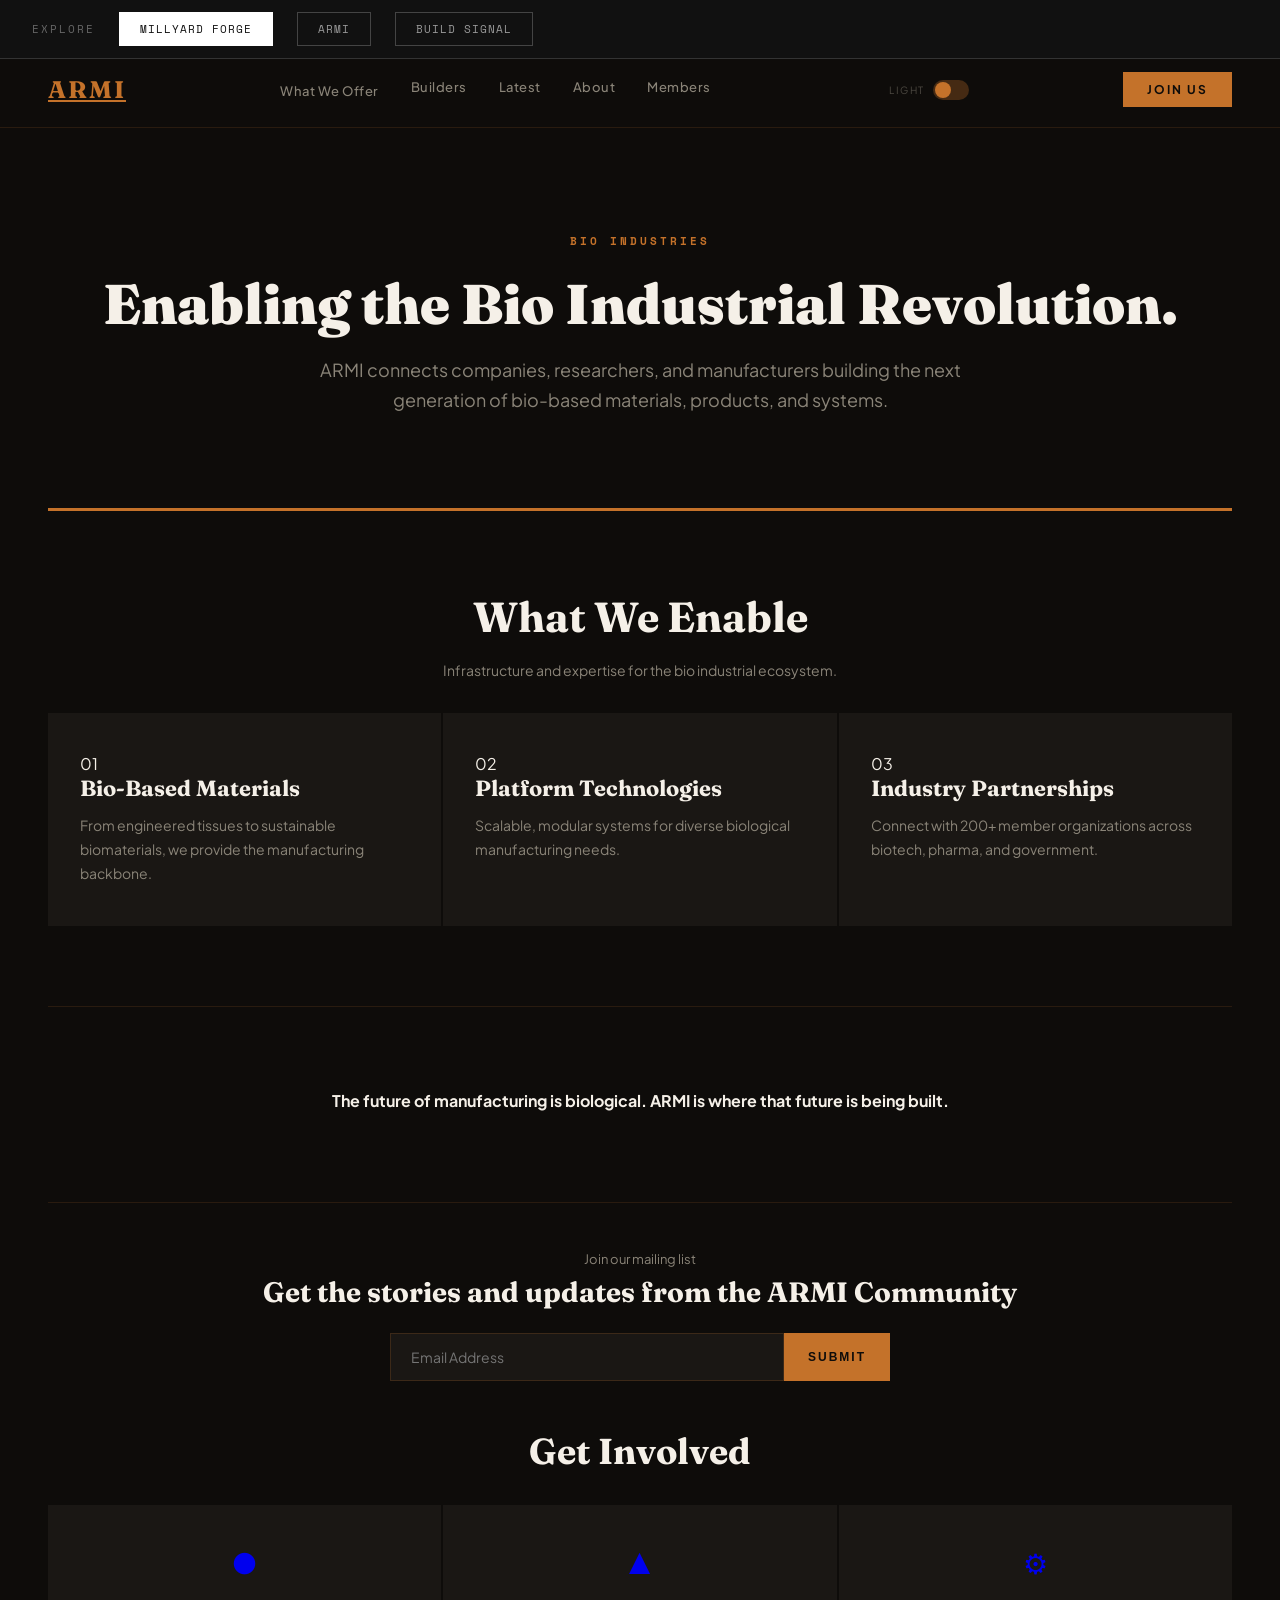
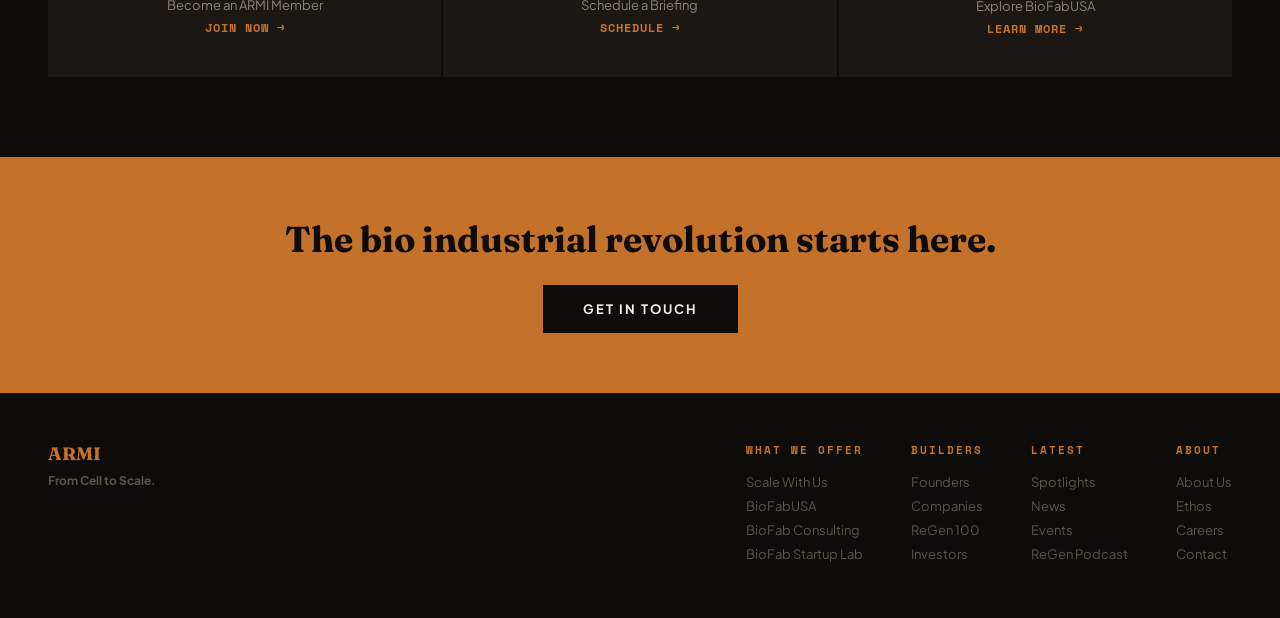
==== bio-industries.html @ 645fe460 "ARMI website explorations with What We Offer sub-pages 3 mockup variants (Forge, ARMI, Signal) acros" ====
<!DOCTYPE html>
<html lang="en">
<head>
<meta charset="UTF-8">
<meta name="viewport" content="width=device-width, initial-scale=1.0">
<title>Bio Industries - ARMI</title>
<link rel="preconnect" href="https://fonts.googleapis.com">
<link href="https://fonts.googleapis.com/css2?family=DM+Sans:wght@400;500;700&family=Fraunces:ital,opsz,wght@0,9..144,300;0,9..144,500;0,9..144,700;0,9..144,900;1,9..144,400&family=Plus+Jakarta+Sans:wght@400;500;600;700&family=Space+Mono:wght@400;700&display=swap" rel="stylesheet">
<link href="https://api.fontshare.com/v2/css?f[]=clash-display@400,500,600,700&f[]=outfit@300,400,500,600,700&f[]=general-sans@400,500,600,700&f[]=satoshi@400,500,700&display=swap" rel="stylesheet">
<link rel="stylesheet" href="css/styles.css">
</head>
<body>

<!-- SWITCHER -->
<div class="switcher">
  <span class="switcher-label">Explore</span>
  <button class="switcher-btn active" onclick="show('forge')">Millyard Forge</button>
  <button class="switcher-btn" onclick="show('armi-mock')">ARMI</button>
  <button class="switcher-btn" onclick="show('signal')">Build Signal</button>
</div>

<!-- ============================================
     MOCKUP 1: MILLYARD FORGE
     ============================================ -->
<div class="mockup forge active" id="forge">
  <nav class="f-nav">
    <a href="index.html" class="f-logo">ARMI</a>
    <div class="f-nav-links">
      <div class="nav-dropdown-wrap">
        <a href="#" class="nav-dropdown-trigger">What We Offer</a>
        <div class="nav-dropdown">
          <a href="scale-with-us.html">Scale With Us</a>
          <div class="dd-divider"></div>
          <a href="founders.html">Founders</a>
          <a href="investors.html">Investors</a>
          <a href="pharma.html">Pharma</a>
          <a href="government.html">Government</a>
          <div class="dd-divider"></div>
          <a href="biofabusa.html">BioFabUSA</a>
          <a href="biofab-consulting.html">BioFab Consulting</a>
          <a href="bio-industries.html" class="dd-active">Bio Industries</a>
          <a href="biofab.html">BioFab</a>
        </div>
      </div>
      <a href="#">Builders</a>
      <a href="#">Latest</a>
      <a href="#">About</a>
      <a href="#">Members</a>
    </div>
    <div class="mode-toggle">
      <span class="mode-toggle-label">Light</span>
      <label class="mode-toggle-switch"><input type="checkbox" onchange="toggleMode('forge',this.checked)"><div class="mode-toggle-track"></div><div class="mode-toggle-thumb"></div></label>
    </div>
    <a href="#" class="f-join">Join Us</a>
  </nav>

  <!-- Hero -->
  <div class="page-hero">
    <div class="page-label">Bio Industries</div>
    <h1>Enabling the Bio Industrial Revolution.</h1>
    <p class="page-sub">ARMI connects companies, researchers, and manufacturers building the next generation of bio-based materials, products, and systems.</p>
  </div>

  <hr class="f-rule-thick">

  <!-- What We Enable -->
  <div class="feat-grid-header">
    <h2>What We Enable</h2>
    <p>Infrastructure and expertise for the bio industrial ecosystem.</p>
  </div>
  <div class="feat-grid">
    <div class="feat-item"><div class="f-si-num">01</div><h4>Bio-Based Materials</h4><p>From engineered tissues to sustainable biomaterials, we provide the manufacturing backbone.</p></div>
    <div class="feat-item"><div class="f-si-num">02</div><h4>Platform Technologies</h4><p>Scalable, modular systems for diverse biological manufacturing needs.</p></div>
    <div class="feat-item"><div class="f-si-num">03</div><h4>Industry Partnerships</h4><p>Connect with 200+ member organizations across biotech, pharma, and government.</p></div>
  </div>

  <hr class="f-rule">

  <!-- Why Section -->
  <div class="why-section">
    <p class="why-bold">The future of manufacturing is biological. ARMI is where that future is being built.</p>
  </div>

  <hr class="f-rule">

  <!-- Email Signup -->
  <div class="email-signup">
    <div class="es-label">Join our mailing list</div>
    <h3>Get the stories and updates from the ARMI Community</h3>
    <form onsubmit="return false">
      <input type="email" placeholder="Email Address">
      <button type="submit">Submit</button>
    </form>
  </div>

  <!-- Action Cards -->
  <div class="action-cards">
    <div class="action-cards-header">
      <h2>Get Involved</h2>
    </div>
    <div class="action-grid">
      <a href="#" class="action-card">
        <div class="act-icon">&#9679;</div>
        <p>Become an ARMI Member</p>
        <strong>Join Now &rarr;</strong>
      </a>
      <a href="#" class="action-card">
        <div class="act-icon">&#9650;</div>
        <p>Schedule a Briefing</p>
        <strong>Schedule &rarr;</strong>
      </a>
      <a href="#" class="action-card">
        <div class="act-icon">&#9881;</div>
        <p>Explore BioFabUSA</p>
        <strong>Learn More &rarr;</strong>
      </a>
    </div>
  </div>

  <!-- CTA Banner -->
  <div class="f-cta-banner">
    <h3>The bio industrial revolution starts here.</h3>
    <a href="#">Get In Touch</a>
  </div>

  <!-- Footer -->
  <div class="f-footer">
    <div class="f-footer-brand">ARMI<p>From Cell to Scale.</p></div>
    <div class="f-footer-col"><h5>What We Offer</h5><a href="scale-with-us.html">Scale With Us</a><a href="biofabusa.html">BioFabUSA</a><a href="biofab-consulting.html">BioFab Consulting</a><a href="founders.html">BioFab Startup Lab</a></div>
    <div class="f-footer-col"><h5>Builders</h5><a href="founders.html">Founders</a><a href="#">Companies</a><a href="#">ReGen 100</a><a href="investors.html">Investors</a></div>
    <div class="f-footer-col"><h5>Latest</h5><a href="#">Spotlights</a><a href="#">News</a><a href="#">Events</a><a href="#">ReGen Podcast</a></div>
    <div class="f-footer-col"><h5>About</h5><a href="#">About Us</a><a href="#">Ethos</a><a href="#">Careers</a><a href="#">Contact</a></div>
  </div>
</div>

<!-- ============================================
     MOCKUP 2: ARMI
     ============================================ -->
<div class="mockup armi-m" id="armi-mock">
  <nav class="a-nav">
    <a href="index.html" class="a-logo">ARMI</a>
    <div class="a-nav-links">
      <div class="nav-dropdown-wrap">
        <a href="#" class="nav-dropdown-trigger">What We Offer</a>
        <div class="nav-dropdown">
          <a href="scale-with-us.html">Scale With Us</a>
          <div class="dd-divider"></div>
          <a href="founders.html">Founders</a>
          <a href="investors.html">Investors</a>
          <a href="pharma.html">Pharma</a>
          <a href="government.html">Government</a>
          <div class="dd-divider"></div>
          <a href="biofabusa.html">BioFabUSA</a>
          <a href="biofab-consulting.html">BioFab Consulting</a>
          <a href="bio-industries.html" class="dd-active">Bio Industries</a>
          <a href="biofab.html">BioFab</a>
        </div>
      </div>
      <a href="#">Builders</a>
      <a href="#">Latest</a>
      <a href="#">About</a>
      <a href="#">Members</a>
    </div>
    <div class="mode-toggle">
      <span class="mode-toggle-label">Dark</span>
      <label class="mode-toggle-switch"><input type="checkbox" onchange="toggleMode('armi-mock',this.checked)"><div class="mode-toggle-track"></div><div class="mode-toggle-thumb"></div></label>
    </div>
    <a href="#" class="a-join">Join Us</a>
  </nav>

  <!-- Hero -->
  <div class="page-hero">
    <div class="page-label">Bio Industries</div>
    <h1>Enabling the Bio Industrial Revolution.</h1>
    <p class="page-sub">ARMI connects companies, researchers, and manufacturers building the next generation of bio-based materials, products, and systems.</p>
  </div>

  <div class="a-divider"><hr></div>

  <!-- What We Enable -->
  <div class="feat-grid-header">
    <h2>What We Enable</h2>
    <p>Infrastructure and expertise for the bio industrial ecosystem.</p>
  </div>
  <div class="feat-grid">
    <div class="feat-item"><h4>Bio-Based Materials</h4><p>From engineered tissues to sustainable biomaterials, we provide the manufacturing backbone.</p></div>
    <div class="feat-item"><h4>Platform Technologies</h4><p>Scalable, modular systems for diverse biological manufacturing needs.</p></div>
    <div class="feat-item"><h4>Industry Partnerships</h4><p>Connect with 200+ member organizations across biotech, pharma, and government.</p></div>
  </div>

  <!-- Why Section -->
  <div class="why-section">
    <p class="why-bold">The future of manufacturing is biological. ARMI is where that future is being built.</p>
  </div>

  <!-- Email Signup -->
  <div class="email-signup">
    <div class="es-label">Join our mailing list</div>
    <h3>Get the stories and updates from the ARMI Community</h3>
    <form onsubmit="return false">
      <input type="email" placeholder="Email Address">
      <button type="submit">Submit</button>
    </form>
  </div>

  <!-- Action Cards -->
  <div class="action-cards">
    <div class="action-cards-header">
      <h2>Get Involved</h2>
    </div>
    <div class="action-grid">
      <a href="#" class="action-card">
        <div class="act-icon">&#9679;</div>
        <p>Become an ARMI Member</p>
        <strong>Join Now &rarr;</strong>
      </a>
      <a href="#" class="action-card">
        <div class="act-icon">&#9650;</div>
        <p>Schedule a Briefing</p>
        <strong>Schedule &rarr;</strong>
      </a>
      <a href="#" class="action-card">
        <div class="act-icon">&#9881;</div>
        <p>Explore BioFabUSA</p>
        <strong>Learn More &rarr;</strong>
      </a>
    </div>
  </div>

  <!-- CTA -->
  <div style="padding:0 48px">
    <div class="a-cta-section">
      <h3>The bio industrial revolution starts here.</h3>
      <p>Connect with ARMI to explore how we can support your work.</p>
      <a href="#">Get In Touch</a>
    </div>
  </div>

  <!-- Footer -->
  <div class="a-footer">
    <div class="a-footer-inner">
      <div class="a-footer-brand"><div class="a-f-logo">ARMI</div><div class="a-f-tag">From Cell to Scale.</div></div>
      <div><h5>What We Offer</h5><a href="scale-with-us.html">Scale With Us</a><a href="biofabusa.html">BioFabUSA</a><a href="biofab-consulting.html">BioFab Consulting</a><a href="founders.html">BioFab Startup Lab</a></div>
      <div><h5>Builders</h5><a href="founders.html">Founders</a><a href="#">Companies</a><a href="#">ReGen 100</a><a href="investors.html">Investors</a></div>
      <div><h5>Latest</h5><a href="#">Spotlights</a><a href="#">News</a><a href="#">Events</a><a href="#">ReGen Podcast</a></div>
      <div><h5>About</h5><a href="#">About Us</a><a href="#">Ethos</a><a href="#">Careers</a><a href="#">Contact</a></div>
    </div>
    <div class="a-footer-bottom"><span>ARMI. From Cell to Scale.</span><span>Manchester, NH</span></div>
  </div>
</div>

<!-- ============================================
     MOCKUP 3: BUILD SIGNAL
     ============================================ -->
<div class="mockup signal" id="signal">
  <nav class="s-nav">
    <a href="index.html" class="s-logo">ARM<span>I</span></a>
    <div class="s-nav-links">
      <div class="nav-dropdown-wrap">
        <a href="#" class="nav-dropdown-trigger">What We Offer</a>
        <div class="nav-dropdown">
          <a href="scale-with-us.html">Scale With Us</a>
          <div class="dd-divider"></div>
          <a href="founders.html">Founders</a>
          <a href="investors.html">Investors</a>
          <a href="pharma.html">Pharma</a>
          <a href="government.html">Government</a>
          <div class="dd-divider"></div>
          <a href="biofabusa.html">BioFabUSA</a>
          <a href="biofab-consulting.html">BioFab Consulting</a>
          <a href="bio-industries.html" class="dd-active">Bio Industries</a>
          <a href="biofab.html">BioFab</a>
        </div>
      </div>
      <a href="#">Builders</a>
      <a href="#">Latest</a>
      <a href="#">About</a>
      <a href="#">Members</a>
    </div>
    <div class="mode-toggle">
      <span class="mode-toggle-label">Dark</span>
      <label class="mode-toggle-switch"><input type="checkbox" onchange="toggleMode('signal',this.checked)"><div class="mode-toggle-track"></div><div class="mode-toggle-thumb"></div></label>
    </div>
    <a href="#" class="s-join">Join Us</a>
  </nav>

  <!-- Hero -->
  <div class="page-hero">
    <div class="page-label">Bio Industries</div>
    <h1>Enabling the Bio Industrial Revolution.</h1>
    <p class="page-sub">ARMI connects companies, researchers, and manufacturers building the next generation of bio-based materials, products, and systems.</p>
  </div>

  <!-- What We Enable -->
  <div class="feat-grid-header">
    <h2>What We Enable</h2>
    <span class="s-tag">Bio Industrial Ecosystem</span>
  </div>
  <div class="feat-grid">
    <div class="feat-item"><div class="feat-num">SYS.01</div><h4>Bio-Based Materials</h4><p>From engineered tissues to sustainable biomaterials, we provide the manufacturing backbone.</p></div>
    <div class="feat-item"><div class="feat-num">SYS.02</div><h4>Platform Technologies</h4><p>Scalable, modular systems for diverse biological manufacturing needs.</p></div>
    <div class="feat-item"><div class="feat-num">SYS.03</div><h4>Industry Partnerships</h4><p>Connect with 200+ member organizations across biotech, pharma, and government.</p></div>
  </div>

  <!-- Why Section -->
  <div class="why-section">
    <p class="why-bold">The future of manufacturing is biological. ARMI is where that future is being built.</p>
  </div>

  <!-- Email Signup -->
  <div class="email-signup">
    <div class="es-label">Join our mailing list</div>
    <h3>Get the stories and updates from the ARMI Community</h3>
    <form onsubmit="return false">
      <input type="email" placeholder="Email Address">
      <button type="submit">Submit</button>
    </form>
  </div>

  <!-- Action Cards -->
  <div class="action-cards">
    <div class="action-cards-header">
      <h2>Get Involved</h2>
    </div>
    <div class="action-grid">
      <a href="#" class="action-card">
        <div class="act-icon">&#9679;</div>
        <p>Become an ARMI Member</p>
        <strong>Join Now &rarr;</strong>
      </a>
      <a href="#" class="action-card">
        <div class="act-icon">&#9679;</div>
        <p>Schedule a Briefing</p>
        <strong>Schedule &rarr;</strong>
      </a>
      <a href="#" class="action-card">
        <div class="act-icon">&#9679;</div>
        <p>Explore BioFabUSA</p>
        <strong>Learn More &rarr;</strong>
      </a>
    </div>
  </div>

  <!-- CTA Banner -->
  <div class="s-cta-banner">
    <h3>The bio industrial revolution starts here.</h3>
    <p>Connect with ARMI to explore how we can support your work.</p>
    <a href="#">Get In Touch</a>
  </div>

  <!-- Footer -->
  <div class="s-footer">
    <div class="s-footer-inner">
      <div class="s-footer-brand">ARM<span>I</span><p>From Cell to Scale. Manchester, NH.</p></div>
      <div><h5>What We Offer</h5><a href="scale-with-us.html">Scale With Us</a><a href="biofabusa.html">BioFabUSA</a><a href="biofab-consulting.html">BioFab Consulting</a><a href="founders.html">BioFab Startup Lab</a></div>
      <div><h5>Builders</h5><a href="founders.html">Founders</a><a href="#">Companies</a><a href="#">ReGen 100</a><a href="investors.html">Investors</a></div>
      <div><h5>Latest</h5><a href="#">Spotlights</a><a href="#">News</a><a href="#">Events</a><a href="#">ReGen Podcast</a></div>
      <div><h5>About</h5><a href="#">About Us</a><a href="#">Ethos</a><a href="#">Careers</a><a href="#">Contact</a></div>
    </div>
  </div>
</div>

<script src="js/main.js"></script>
</body>
</html>
---- css/styles.css ----
*{margin:0;padding:0;box-sizing:border-box}

/* === MOCKUP SWITCHER === */
.switcher{position:fixed;top:0;left:0;right:0;z-index:9999;background:#111;display:flex;align-items:center;padding:12px 32px;gap:24px;border-bottom:1px solid #333}
.switcher-label{color:#666;font-family:'Space Mono',monospace;font-size:11px;text-transform:uppercase;letter-spacing:2px}
.switcher-btn{background:none;border:1px solid #444;color:#999;padding:8px 20px;font-family:'Space Mono',monospace;font-size:11px;letter-spacing:1px;text-transform:uppercase;cursor:pointer;transition:all .3s}
.switcher-btn:hover{border-color:#888;color:#fff}
.switcher-btn.active{background:#fff;color:#111;border-color:#fff}
.mockup{display:none;padding-top:52px}
.mockup.active{display:block}

/* ========================================
   MOCKUP 1: MILLYARD FORGE
   Industrial Editorial
   ======================================== */
.forge{background:#0E0C0A;color:#F5F0E8;font-family:'Plus Jakarta Sans',sans-serif}
.forge .f-nav{display:flex;align-items:center;justify-content:space-between;padding:20px 48px;border-bottom:1px solid rgba(196,114,42,0.15)}
.forge .f-logo{font-family:'Fraunces',Georgia,serif;font-size:24px;font-weight:700;color:#C4722A;letter-spacing:2px}
.forge .f-nav-links{display:flex;gap:32px}
.forge .f-nav-links a{color:#8A8478;font-size:13px;font-weight:500;text-decoration:none;letter-spacing:.5px;transition:color .3s}
.forge .f-nav-links a:hover{color:#F5F0E8}
.forge .f-join{background:#C4722A;color:#0E0C0A;padding:10px 24px;font-size:12px;font-weight:700;text-transform:uppercase;letter-spacing:2px;text-decoration:none;transition:all .3s}
.forge .f-join:hover{background:#E08C3A}

.forge .f-hero{padding:120px 48px 80px;max-width:1300px;margin:0 auto;display:grid;grid-template-columns:1fr 1fr;gap:80px;align-items:end}
.forge .f-hero-left h1{font-family:'Fraunces',Georgia,serif;font-size:64px;font-weight:900;line-height:1.05;color:#F5F0E8;letter-spacing:-1px}
.forge .f-hero-left h1 em{font-style:italic;color:#C4722A}
.forge .f-hero-right{border-left:1px solid rgba(196,114,42,0.2);padding-left:48px}
.forge .f-hero-right p{font-size:18px;line-height:1.7;color:#8A8478;margin-bottom:32px}
.forge .f-hero-right .f-cta-row{display:flex;gap:16px}
.forge .f-hero-right .f-cta-primary{background:#C4722A;color:#0E0C0A;padding:14px 32px;font-size:13px;font-weight:700;text-transform:uppercase;letter-spacing:2px;text-decoration:none;display:inline-block;transition:all .3s}
.forge .f-hero-right .f-cta-primary:hover{background:#E08C3A}
.forge .f-hero-right .f-cta-ghost{border:1px solid #C4722A;color:#C4722A;padding:14px 32px;font-size:13px;font-weight:700;text-transform:uppercase;letter-spacing:2px;text-decoration:none;display:inline-block;transition:all .3s}
.forge .f-hero-right .f-cta-ghost:hover{background:rgba(196,114,42,0.1)}

.forge .f-rule{border:none;border-top:1px solid rgba(196,114,42,0.15);margin:0 48px}
.forge .f-rule-thick{border:none;border-top:3px solid #C4722A;margin:0 48px}

.forge .f-stats{display:grid;grid-template-columns:repeat(4,1fr);max-width:1300px;margin:0 auto;padding:48px}
.forge .f-stat{text-align:center;padding:32px;border-right:1px solid rgba(196,114,42,0.1)}
.forge .f-stat:last-child{border-right:none}
.forge .f-stat-num{font-family:'DM Sans',sans-serif;font-size:56px;font-weight:700;color:#C4722A;line-height:1}
.forge .f-stat-label{font-size:12px;text-transform:uppercase;letter-spacing:3px;color:#8A8478;margin-top:12px}

.forge .f-section{max-width:1300px;margin:0 auto;padding:80px 48px}
.forge .f-section-header{display:flex;justify-content:space-between;align-items:flex-end;margin-bottom:48px}
.forge .f-section-header h2{font-family:'Fraunces',Georgia,serif;font-size:42px;font-weight:700;line-height:1.1}
.forge .f-section-header p{color:#8A8478;font-size:14px;max-width:400px;text-align:right;line-height:1.6}

.forge .f-stack{display:grid;grid-template-columns:repeat(3,1fr);gap:2px}
.forge .f-stack-item{background:#1A1714;padding:40px 32px;position:relative;overflow:hidden;transition:all .4s}
.forge .f-stack-item:hover{background:#241F1A}
.forge .f-stack-item::before{content:'';position:absolute;top:0;left:0;width:3px;height:0;background:#C4722A;transition:height .4s}
.forge .f-stack-item:hover::before{height:100%}
.forge .f-stack-item .f-si-num{font-family:'Space Mono',monospace;font-size:11px;color:#C4722A;margin-bottom:16px;letter-spacing:2px}
.forge .f-stack-item h4{font-family:'Fraunces',Georgia,serif;font-size:22px;font-weight:700;margin-bottom:12px}
.forge .f-stack-item p{color:#8A8478;font-size:14px;line-height:1.7}

.forge .f-quote{max-width:1300px;margin:0 auto;padding:80px 48px;text-align:center}
.forge .f-quote blockquote{font-family:'Fraunces',Georgia,serif;font-size:36px;font-weight:300;font-style:italic;line-height:1.4;color:#F5F0E8;max-width:900px;margin:0 auto 24px}
.forge .f-quote cite{color:#C4722A;font-family:'Space Mono',monospace;font-size:12px;letter-spacing:3px;text-transform:uppercase;font-style:normal}

.forge .f-cta-banner{background:#C4722A;padding:60px 48px;text-align:center}
.forge .f-cta-banner h3{font-family:'Fraunces',Georgia,serif;font-size:36px;font-weight:700;color:#0E0C0A;margin-bottom:24px}
.forge .f-cta-banner a{background:#0E0C0A;color:#F5F0E8;padding:16px 40px;font-size:13px;font-weight:700;text-transform:uppercase;letter-spacing:2px;text-decoration:none;display:inline-block;transition:all .3s}
.forge .f-cta-banner a:hover{background:#1A1714}

.forge .f-footer{padding:48px;display:grid;grid-template-columns:1fr repeat(4,auto);gap:48px;max-width:1300px;margin:0 auto;border-top:1px solid rgba(196,114,42,0.1)}
.forge .f-footer-brand{font-family:'Fraunces',Georgia,serif;font-size:18px;font-weight:700;color:#C4722A}
.forge .f-footer-brand p{font-size:12px;color:#5A5549;margin-top:8px;font-family:'Plus Jakarta Sans',sans-serif}
.forge .f-footer-col h5{font-size:11px;text-transform:uppercase;letter-spacing:2px;color:#C4722A;margin-bottom:16px;font-family:'Space Mono',monospace}
.forge .f-footer-col a{display:block;color:#5A5549;font-size:13px;text-decoration:none;margin-bottom:8px;transition:color .3s}
.forge .f-footer-col a:hover{color:#F5F0E8}

/* ========================================
   MOCKUP 2: ARMI (Sequoia-Inspired)
   Kinetic Storytelling / Editorial Grid
   ======================================== */
.armi-m{background:#FAFAF7;color:#1A2332;font-family:'Outfit',sans-serif}
.armi-m .a-nav{display:flex;align-items:center;justify-content:space-between;padding:18px 48px;background:#fff;border-bottom:1px solid #E8E5DF}
.armi-m .a-logo{font-family:'Clash Display',sans-serif;font-size:22px;font-weight:700;color:#1A2332;letter-spacing:1px}
.armi-m .a-nav-links{display:flex;gap:28px}
.armi-m .a-nav-links a{color:#7A7A7A;font-size:14px;font-weight:500;text-decoration:none;transition:color .3s}
.armi-m .a-nav-links a:hover{color:#1A2332}
.armi-m .a-join{background:#2E5C4F;color:#fff;padding:10px 24px;border-radius:6px;font-size:13px;font-weight:600;text-decoration:none;transition:all .3s}
.armi-m .a-join:hover{background:#3A7263}

.armi-m .a-hero{padding:100px 48px 60px;text-align:center;max-width:900px;margin:0 auto}
.armi-m .a-hero h1{font-family:'Clash Display',sans-serif;font-size:60px;font-weight:700;line-height:1.1;color:#1A2332;margin-bottom:24px;letter-spacing:-1px}
.armi-m .a-hero p{font-size:20px;line-height:1.6;color:#6B6B6B;margin-bottom:40px}
.armi-m .a-hero-ctas{display:flex;gap:16px;justify-content:center}
.armi-m .a-cta-primary{background:#2E5C4F;color:#fff;padding:14px 32px;border-radius:8px;font-size:15px;font-weight:600;text-decoration:none;transition:all .3s}
.armi-m .a-cta-primary:hover{background:#3A7263;transform:translateY(-1px)}
.armi-m .a-cta-link{color:#2E5C4F;padding:14px 0;font-size:15px;font-weight:600;text-decoration:none;display:flex;align-items:center;gap:8px;transition:all .3s}
.armi-m .a-cta-link:hover{gap:12px}

.armi-m .a-cards{max-width:1300px;margin:0 auto;padding:20px 48px 80px;display:grid;grid-template-columns:1fr 1fr;gap:16px}

/* Base card - full-bleed image, gradient overlay, text floats over */
.armi-m .ac{border-radius:20px;overflow:hidden;position:relative;cursor:pointer;transition:all .5s cubic-bezier(.23,1,.32,1);min-height:520px;background-size:cover;background-position:center}
.armi-m .ac:hover{transform:scale(1.008);box-shadow:0 24px 64px rgba(0,0,0,0.15)}
.armi-m .ac::before{content:'';position:absolute;inset:0;z-index:1;border-radius:20px}
.armi-m .ac-text{position:relative;z-index:2;padding:40px}
.armi-m .ac-tag{font-size:11px;font-weight:600;text-transform:uppercase;letter-spacing:2px;margin-bottom:10px;display:inline-block}
.armi-m .ac-text h3{font-family:'Clash Display',sans-serif;font-weight:700;line-height:1.15;margin-bottom:10px;letter-spacing:-.5px;color:#fff}
.armi-m .ac-text p{line-height:1.6;font-size:15px;color:rgba(255,255,255,0.7)}
.armi-m .ac-ctas{display:flex;gap:16px;align-items:center;margin-top:20px}
.armi-m .ac-ctas a{font-size:14px;font-weight:600;text-decoration:none;transition:all .3s}
.armi-m .ac-ctas .ac-btn{padding:10px 22px;border-radius:999px;display:inline-block}
.armi-m .ac-ctas .ac-link{display:flex;align-items:center;gap:4px}

/* Card 1: BioFab Startup Lab */
.armi-m .ac-startup{background-color:#1A2332;color:#fff}
.armi-m .ac-startup::before{background:linear-gradient(180deg,rgba(26,35,50,0.92) 0%,rgba(26,35,50,0.65) 50%,rgba(46,92,79,0.4) 100%)}
.armi-m .ac-startup .ac-tag{color:#D4613A}
.armi-m .ac-startup h3{font-size:34px;max-width:420px}
.armi-m .ac-startup .ac-btn{background:#D4613A;color:#fff}
.armi-m .ac-startup .ac-btn:hover{background:#E07048}
.armi-m .ac-startup .ac-link{color:#D4613A}

/* Card 2: Agnos Spotlight */
.armi-m .ac-agnos{color:#fff}
.armi-m .ac-agnos::before{background:linear-gradient(180deg,rgba(10,22,40,0.85) 0%,rgba(10,22,40,0.4) 45%,rgba(10,22,40,0.2) 100%)}
.armi-m .ac-agnos .ac-tag{color:#4ECDC4}
.armi-m .ac-agnos h3{font-size:34px}
.armi-m .ac-agnos .ac-btn{background:#2E5C4F;color:#fff}
.armi-m .ac-agnos .ac-btn:hover{background:#3A7263}
.armi-m .ac-agnos .ac-link{color:#4ECDC4}

/* Card 3: BioFab Investment Summit */
.armi-m .ac-summit{color:#fff}
.armi-m .ac-summit::before{background:linear-gradient(180deg,rgba(10,10,10,0.88) 0%,rgba(10,10,10,0.35) 50%,rgba(10,10,10,0.15) 100%)}
.armi-m .ac-summit .ac-tag{color:#D4613A}
.armi-m .ac-summit h3{font-size:34px}
.armi-m .ac-summit .ac-btn{background:#D4613A;color:#fff}
.armi-m .ac-summit .ac-btn:hover{background:#E07048}
.armi-m .ac-summit .ac-link{color:rgba(255,255,255,0.6)}

/* Card 4: Perspective / Reimbursement */
.armi-m .ac-perspective{color:#fff}
.armi-m .ac-perspective::before{background:linear-gradient(180deg,rgba(46,92,79,0.88) 0%,rgba(46,92,79,0.3) 55%,rgba(46,92,79,0.15) 100%)}
.armi-m .ac-perspective .ac-tag{color:rgba(255,255,255,0.8)}
.armi-m .ac-perspective h3{font-size:34px}
.armi-m .ac-perspective .ac-btn{background:#fff;color:#2E5C4F}
.armi-m .ac-perspective .ac-btn:hover{background:rgba(255,255,255,0.9)}
.armi-m .ac-perspective .ac-link{color:rgba(255,255,255,0.7)}

/* === Row 3: Smaller cards === */
.armi-m .ac-row3{grid-column:span 2;display:grid;grid-template-columns:1fr 1fr 1fr;gap:16px}

.armi-m .ac-sm{border-radius:20px;overflow:hidden;cursor:pointer;transition:all .5s cubic-bezier(.23,1,.32,1);min-height:400px;position:relative;background-size:cover;background-position:center}
.armi-m .ac-sm:hover{transform:scale(1.008);box-shadow:0 20px 60px rgba(0,0,0,0.1)}
.armi-m .ac-sm::before{content:'';position:absolute;inset:0;z-index:1;border-radius:20px}
.armi-m .ac-sm .ac-text{position:relative;z-index:2;padding:28px}
.armi-m .ac-sm h3{font-family:'Clash Display',sans-serif;font-size:22px;font-weight:600;line-height:1.2;margin-bottom:6px;color:#fff}
.armi-m .ac-sm p{font-size:13px;line-height:1.5;color:rgba(255,255,255,0.6)}
.armi-m .ac-sm .ac-tag{font-size:10px}

/* Neural / ALS card */
.armi-m .ac-neural{color:#fff}
.armi-m .ac-neural::before{background:linear-gradient(180deg,rgba(13,40,71,0.9) 0%,rgba(13,40,71,0.35) 55%,rgba(13,40,71,0.15) 100%)}
.armi-m .ac-neural .ac-tag{color:#4ECDC4}

/* Podcast card - no image, keeps visual element */
.armi-m .ac-pod{background:#1A2332;color:#fff}
.armi-m .ac-pod::before{display:none}
.armi-m .ac-pod .ac-tag{color:#D4613A}
.armi-m .ac-pod .ac-vis-zone{position:relative;z-index:2;flex:1;display:flex;align-items:center;justify-content:center}
.armi-m .ac-pod .ac-waveform{display:flex;gap:3px;align-items:center;height:60px}
.armi-m .ac-pod .ac-bar{width:4px;border-radius:2px;background:#D4613A;animation:wave 1.2s ease-in-out infinite}
@keyframes wave{0%,100%{height:12px;opacity:.3}50%{height:40px;opacity:1}}

/* News / $44M card - no image, keeps visual element */
.armi-m .ac-news{background:#F4F1EC;color:#1A2332}
.armi-m .ac-news::before{display:none}
.armi-m .ac-news .ac-tag{color:#D4613A}
.armi-m .ac-news h3{color:#1A2332}
.armi-m .ac-news p{color:#7A7A7A}
.armi-m .ac-news .ac-vis-zone{position:relative;z-index:2;flex:1;display:flex;align-items:center;justify-content:center}
.armi-m .ac-news .ac-big-num{font-family:'Clash Display',sans-serif;font-size:96px;font-weight:700;color:#2E5C4F;opacity:.12;line-height:1}

/* === Row 4: Founders === */
.armi-m .ac-founders{grid-column:span 2;display:grid;grid-template-columns:repeat(4,1fr);gap:16px}
.armi-m .ac-founder{border-radius:16px;overflow:hidden;cursor:pointer;transition:all .4s;height:320px;position:relative;display:flex;flex-direction:column;justify-content:flex-end;padding:20px;background-size:cover;background-position:center top}
.armi-m .ac-founder:hover{transform:scale(1.01);box-shadow:0 16px 48px rgba(0,0,0,0.15)}
.armi-m .ac-founder .ac-f-name{font-family:'Clash Display',sans-serif;font-size:18px;font-weight:600;color:#fff;position:relative;z-index:2}
.armi-m .ac-founder .ac-f-co{font-size:12px;color:rgba(255,255,255,0.6);position:relative;z-index:2}
.armi-m .ac-founder .ac-f-overlay{position:absolute;inset:0;z-index:1}
.armi-m .ac-founder .ac-f-tag{position:absolute;top:12px;left:12px;z-index:2;font-size:9px;font-weight:700;text-transform:uppercase;letter-spacing:2px;color:#fff;background:rgba(0,0,0,0.3);backdrop-filter:blur(4px);padding:4px 8px;border-radius:4px}

.armi-m .a-divider{max-width:1300px;margin:0 auto;padding:0 48px}
.armi-m .a-divider hr{border:none;border-top:1px solid #E0DDD7}

.armi-m .a-section{max-width:1300px;margin:0 auto;padding:80px 48px}
.armi-m .a-section-head{text-align:center;margin-bottom:56px}
.armi-m .a-section-head h2{font-family:'Clash Display',sans-serif;font-size:44px;font-weight:700;margin-bottom:16px}
.armi-m .a-section-head p{color:#7A7A7A;font-size:17px;max-width:600px;margin:0 auto;line-height:1.6}

.armi-m .a-features{display:grid;grid-template-columns:repeat(3,1fr);gap:32px}
.armi-m .a-feat{background:#fff;border-radius:12px;padding:32px;border:1px solid #E8E5DF;transition:all .3s}
.armi-m .a-feat:hover{border-color:#2E5C4F}
.armi-m .a-feat-icon{width:40px;height:40px;border-radius:10px;background:rgba(46,92,79,0.08);display:flex;align-items:center;justify-content:center;margin-bottom:20px;color:#2E5C4F;font-size:18px}
.armi-m .a-feat h4{font-family:'Clash Display',sans-serif;font-size:20px;font-weight:600;margin-bottom:10px}
.armi-m .a-feat p{color:#7A7A7A;font-size:14px;line-height:1.7}

.armi-m .a-stats-bar{background:#2E5C4F;padding:48px;display:flex;justify-content:center;gap:80px}
.armi-m .a-sbar-item{text-align:center}
.armi-m .a-sbar-num{font-family:'Clash Display',sans-serif;font-size:48px;font-weight:700;color:#fff}
.armi-m .a-sbar-label{font-size:13px;color:rgba(255,255,255,0.6);margin-top:4px}

.armi-m .a-quote{max-width:800px;margin:0 auto;padding:80px 48px;text-align:center}
.armi-m .a-quote blockquote{font-family:'Clash Display',sans-serif;font-size:32px;font-weight:500;line-height:1.4;color:#1A2332;margin-bottom:20px}
.armi-m .a-quote cite{color:#D4613A;font-size:14px;font-weight:600;font-style:normal}

.armi-m .a-cta-section{background:linear-gradient(135deg,#2E5C4F 0%,#1A2332 100%);padding:80px 48px;text-align:center;border-radius:16px;max-width:1200px;margin:0 auto 80px}
.armi-m .a-cta-section h3{font-family:'Clash Display',sans-serif;font-size:40px;font-weight:700;color:#fff;margin-bottom:16px}
.armi-m .a-cta-section p{color:rgba(255,255,255,0.7);font-size:17px;margin-bottom:32px}
.armi-m .a-cta-section a{background:#D4613A;color:#fff;padding:16px 40px;border-radius:8px;font-size:15px;font-weight:600;text-decoration:none;display:inline-block;transition:all .3s}
.armi-m .a-cta-section a:hover{background:#E07048;transform:translateY(-2px)}

.armi-m .a-footer{background:#1A2332;color:#fff;padding:64px 48px 32px}
.armi-m .a-footer-inner{max-width:1300px;margin:0 auto;display:grid;grid-template-columns:2fr repeat(4,1fr);gap:40px;margin-bottom:48px}
.armi-m .a-footer-brand .a-f-logo{font-family:'Clash Display',sans-serif;font-size:20px;font-weight:700;margin-bottom:8px}
.armi-m .a-footer-brand .a-f-tag{color:rgba(255,255,255,0.4);font-size:13px}
.armi-m .a-footer h5{font-size:12px;text-transform:uppercase;letter-spacing:2px;color:#D4613A;margin-bottom:14px}
.armi-m .a-footer a{display:block;color:rgba(255,255,255,0.5);font-size:13px;text-decoration:none;margin-bottom:8px;transition:color .3s}
.armi-m .a-footer a:hover{color:#fff}
.armi-m .a-footer-bottom{border-top:1px solid rgba(255,255,255,0.1);padding-top:24px;max-width:1300px;margin:0 auto;display:flex;justify-content:space-between;color:rgba(255,255,255,0.3);font-size:12px}

/* ========================================
   MOCKUP 3: BUILD SIGNAL
   Mission Control / Data Terminal
   ======================================== */
.signal{background:#FAFAFA;color:#0F0F0F;font-family:'Satoshi',sans-serif}
.signal .s-nav{display:flex;align-items:center;justify-content:space-between;padding:16px 48px;background:#FAFAFA;color:#0F0F0F;border-bottom:1px solid #E0E0E0}
.signal .s-logo{font-family:'General Sans',sans-serif;font-size:20px;font-weight:700;letter-spacing:3px;text-transform:uppercase}
.signal .s-logo span{color:#D9534F}
.signal .s-nav-links{display:flex;gap:28px}
.signal .s-nav-links a{color:#888;font-size:13px;font-weight:500;text-decoration:none;letter-spacing:.5px;transition:color .3s}
.signal .s-nav-links a:hover{color:#0F0F0F}
.signal .s-join{border:1px solid #D9534F;color:#D9534F;padding:8px 20px;font-size:12px;font-weight:700;text-transform:uppercase;letter-spacing:2px;text-decoration:none;transition:all .3s}
.signal .s-join:hover{background:#D9534F;color:#fff}

.signal .s-ticker{background:#F0F0F0;border-top:1px solid #E0E0E0;border-bottom:1px solid #E0E0E0;padding:10px 0;overflow:hidden;white-space:nowrap}
.signal .s-ticker-inner{display:inline-flex;gap:48px;animation:ticker 30s linear infinite;font-family:'Space Mono',monospace;font-size:11px;color:#999;letter-spacing:1px;text-transform:uppercase}
@keyframes ticker{0%{transform:translateX(0)}100%{transform:translateX(-50%)}}
.signal .s-ticker-inner .s-t-accent{color:#D9534F}

.signal .s-hero{background:#FAFAFA;color:#0F0F0F;padding:100px 48px 80px;position:relative;overflow:hidden}
.signal .s-hero::before{content:'';position:absolute;top:0;right:0;width:50%;height:100%;background:repeating-linear-gradient(90deg,transparent,transparent 60px,rgba(0,0,0,0.02) 60px,rgba(0,0,0,0.02) 61px);pointer-events:none}
.signal .s-hero-inner{max-width:1300px;margin:0 auto;display:grid;grid-template-columns:3fr 2fr;gap:80px;align-items:center}
.signal .s-hero-inner h1{font-family:'General Sans',sans-serif;font-size:58px;font-weight:700;line-height:1.08;letter-spacing:-1.5px}
.signal .s-hero-inner h1 span{color:#D9534F}
.signal .s-hero-right{border:1px solid #E0E0E0;padding:32px;position:relative}
.signal .s-hero-right::before{content:'STATUS: LIVE';position:absolute;top:-10px;left:16px;background:#FAFAFA;padding:0 8px;font-family:'Space Mono',monospace;font-size:10px;color:#D9534F;letter-spacing:2px}
.signal .s-hero-right p{color:#888;font-size:15px;line-height:1.7;margin-bottom:24px}
.signal .s-hero-right .s-cta-row{display:flex;gap:12px}
.signal .s-hero-right .s-cta-red{background:#D9534F;color:#fff;padding:12px 28px;font-size:12px;font-weight:700;text-transform:uppercase;letter-spacing:2px;text-decoration:none;transition:all .3s}
.signal .s-hero-right .s-cta-red:hover{background:#E06B68}
.signal .s-hero-right .s-cta-outline{border:1px solid #CCC;color:#888;padding:12px 28px;font-size:12px;font-weight:700;text-transform:uppercase;letter-spacing:2px;text-decoration:none;transition:all .3s}
.signal .s-hero-right .s-cta-outline:hover{border-color:#0F0F0F;color:#0F0F0F}

.signal .s-stats{display:grid;grid-template-columns:repeat(4,1fr);background:#F0F0F0;border-top:1px solid #E0E0E0}
.signal .s-stat{padding:32px;text-align:center;border-right:1px solid #E0E0E0}
.signal .s-stat:last-child{border-right:none}
.signal .s-stat-num{font-family:'General Sans',sans-serif;font-size:48px;font-weight:700;color:#0F0F0F}
.signal .s-stat-num span{color:#D9534F}
.signal .s-stat-label{font-family:'Space Mono',monospace;font-size:10px;text-transform:uppercase;letter-spacing:2px;color:#999;margin-top:8px}

.signal .s-section{max-width:1300px;margin:0 auto;padding:80px 48px}
.signal .s-section-head{display:flex;align-items:flex-end;justify-content:space-between;margin-bottom:48px;padding-bottom:24px;border-bottom:2px solid #0F0F0F}
.signal .s-section-head h2{font-family:'General Sans',sans-serif;font-size:40px;font-weight:700;letter-spacing:-1px}
.signal .s-section-head .s-tag{font-family:'Space Mono',monospace;font-size:10px;color:#D9534F;text-transform:uppercase;letter-spacing:2px}

.signal .s-features{display:grid;grid-template-columns:repeat(3,1fr);gap:0;border:1px solid #E0E0E0}
.signal .s-feat{padding:36px;border-right:1px solid #E0E0E0;position:relative}
.signal .s-feat:nth-child(3){border-right:none}
.signal .s-feat:nth-child(n+4){border-top:1px solid #E0E0E0}
.signal .s-feat-num{font-family:'Space Mono',monospace;font-size:10px;color:#D9534F;letter-spacing:2px;margin-bottom:16px}
.signal .s-feat h4{font-family:'General Sans',sans-serif;font-size:20px;font-weight:700;margin-bottom:10px}
.signal .s-feat p{color:#888;font-size:14px;line-height:1.7}

.signal .s-quote{background:#F0F0F0;color:#0F0F0F;padding:64px 48px;text-align:center}
.signal .s-quote blockquote{font-family:'General Sans',sans-serif;font-size:32px;font-weight:500;line-height:1.4;max-width:800px;margin:0 auto 20px;letter-spacing:-.5px;color:#0F0F0F}
.signal .s-quote cite{font-family:'Space Mono',monospace;font-size:11px;color:#D9534F;letter-spacing:3px;text-transform:uppercase;font-style:normal}

.signal .s-companies{max-width:1300px;margin:0 auto;padding:80px 48px}
.signal .s-companies h2{font-family:'General Sans',sans-serif;font-size:40px;font-weight:700;letter-spacing:-1px;margin-bottom:12px}
.signal .s-companies>p{color:#888;font-size:15px;margin-bottom:40px}
.signal .s-co-grid{display:grid;grid-template-columns:repeat(4,1fr);gap:2px;background:#E0E0E0}
.signal .s-co-card{background:#fff;padding:32px;transition:all .3s}
.signal .s-co-card:hover{background:#F7F7F7}
.signal .s-co-card h5{font-family:'General Sans',sans-serif;font-size:16px;font-weight:700;margin-bottom:6px}
.signal .s-co-card p{font-size:12px;color:#888;line-height:1.5}
.signal .s-co-card .s-co-stage{font-family:'Space Mono',monospace;font-size:10px;color:#D9534F;text-transform:uppercase;letter-spacing:1px;margin-top:12px}

.signal .s-cta-banner{background:#D9534F;padding:64px 48px;text-align:center}
.signal .s-cta-banner h3{font-family:'General Sans',sans-serif;font-size:36px;font-weight:700;color:#fff;margin-bottom:16px;letter-spacing:-1px}
.signal .s-cta-banner p{color:rgba(255,255,255,0.8);margin-bottom:24px}
.signal .s-cta-banner a{background:#0F0F0F;color:#fff;padding:14px 36px;font-size:12px;font-weight:700;text-transform:uppercase;letter-spacing:2px;text-decoration:none;display:inline-block;transition:all .3s}
.signal .s-cta-banner a:hover{background:#222}

.signal .s-footer{background:#0F0F0F;color:#fff;padding:48px;font-size:13px}
.signal .s-footer-inner{max-width:1300px;margin:0 auto;display:grid;grid-template-columns:1fr repeat(4,auto);gap:48px}
.signal .s-footer-brand{font-family:'General Sans',sans-serif;font-weight:700;font-size:16px;letter-spacing:2px;text-transform:uppercase}
.signal .s-footer-brand span{color:#D9534F}
.signal .s-footer-brand p{color:#555;font-size:11px;font-family:'Space Mono',monospace;margin-top:8px;text-transform:none;letter-spacing:0}
.signal .s-footer h5{font-family:'Space Mono',monospace;font-size:10px;text-transform:uppercase;letter-spacing:2px;color:#D9534F;margin-bottom:14px}
.signal .s-footer a{display:block;color:#555;font-size:12px;text-decoration:none;margin-bottom:8px;transition:color .3s}
.signal .s-footer a:hover{color:#fff}

/* === FORGE EDITORIAL CARDS === */
.forge .f-cards{max-width:1300px;margin:0 auto;padding:0 48px 80px}
.forge .f-cards-label{font-family:'Space Mono',monospace;font-size:10px;text-transform:uppercase;letter-spacing:3px;color:#C4722A;margin-bottom:32px;padding-top:64px}

/* Full-width cinematic card */
.forge .fc-wide{display:grid;grid-template-columns:1fr 1fr;min-height:420px;margin-bottom:2px;position:relative;overflow:hidden}
.forge .fc-wide-img{background-size:cover;background-position:center;position:relative}
.forge .fc-wide-img::after{content:'';position:absolute;inset:0;background:linear-gradient(90deg,rgba(14,12,10,0.3),transparent)}
.forge .fc-wide-text{background:#1A1714;padding:48px;display:flex;flex-direction:column;justify-content:center;border-left:3px solid #C4722A}
.forge .fc-wide-text .fc-num{font-family:'Space Mono',monospace;font-size:10px;color:#C4722A;letter-spacing:2px;margin-bottom:16px}
.forge .fc-wide-text h3{font-family:'Fraunces',Georgia,serif;font-size:32px;font-weight:700;line-height:1.15;color:#F5F0E8;margin-bottom:12px}
.forge .fc-wide-text p{color:#8A8478;font-size:14px;line-height:1.7;margin-bottom:20px}
.forge .fc-wide-text a{color:#C4722A;font-family:'Space Mono',monospace;font-size:11px;text-transform:uppercase;letter-spacing:2px;text-decoration:none;transition:all .3s}
.forge .fc-wide-text a:hover{color:#E08C3A}
.forge .fc-wide.fc-flip .fc-wide-img{order:2}
.forge .fc-wide.fc-flip .fc-wide-text{order:1;border-left:none;border-right:3px solid #C4722A}

/* 3-column editorial row */
.forge .fc-row3{display:grid;grid-template-columns:repeat(3,1fr);gap:2px;margin-bottom:2px}
.forge .fc-card{position:relative;min-height:380px;background-size:cover;background-position:center;overflow:hidden;transition:all .4s}
.forge .fc-card:hover{opacity:.92}
.forge .fc-card::before{content:'';position:absolute;inset:0;background:linear-gradient(180deg,transparent 30%,rgba(14,12,10,0.85) 100%);z-index:1}
.forge .fc-card-text{position:absolute;bottom:0;left:0;right:0;padding:28px;z-index:2}
.forge .fc-card-text .fc-label{font-family:'Space Mono',monospace;font-size:9px;text-transform:uppercase;letter-spacing:2px;color:#C4722A;margin-bottom:8px}
.forge .fc-card-text h4{font-family:'Fraunces',Georgia,serif;font-size:22px;font-weight:700;color:#F5F0E8;line-height:1.2;margin-bottom:4px}
.forge .fc-card-text p{color:#8A8478;font-size:12px}

/* Founder strip */
.forge .fc-founders{display:grid;grid-template-columns:repeat(3,1fr);gap:2px}
.forge .fc-founder{min-height:380px;position:relative;background-size:cover;background-position:center top;overflow:hidden;transition:all .4s}
.forge .fc-founder:hover{opacity:.9}
.forge .fc-founder::before{content:'';position:absolute;inset:0;background:linear-gradient(180deg,transparent 40%,rgba(14,12,10,0.85) 100%);z-index:1}
.forge .fc-founder-text{position:absolute;bottom:0;left:0;right:0;padding:24px;z-index:2}
.forge .fc-founder-text span{font-family:'Space Mono',monospace;font-size:9px;text-transform:uppercase;letter-spacing:2px;color:#C4722A;display:block;margin-bottom:6px}
.forge .fc-founder-text h4{font-family:'Fraunces',Georgia,serif;font-size:20px;font-weight:700;color:#F5F0E8;margin-bottom:2px}
.forge .fc-founder-text p{color:#8A8478;font-size:12px}

/* === SIGNAL DATA CARDS === */
.signal .sc-section{max-width:1300px;margin:0 auto;padding:0 48px 80px}
.signal .sc-label{font-family:'Space Mono',monospace;font-size:10px;text-transform:uppercase;letter-spacing:3px;color:#D9534F;margin-bottom:24px;padding-top:64px;display:flex;align-items:center;gap:12px}
.signal .sc-label::after{content:'';flex:1;height:1px;background:#E0E0E0}

/* Full-width monitor card */
.signal .sc-monitor{border:1px solid #E0E0E0;margin-bottom:16px;overflow:hidden;transition:all .4s;position:relative}
.signal .sc-monitor:hover{border-color:#D9534F}
.signal .sc-monitor-bar{display:flex;justify-content:space-between;align-items:center;padding:10px 20px;border-bottom:1px solid #E0E0E0;background:#FAFAFA}
.signal .sc-monitor-bar .sc-dot{width:6px;height:6px;border-radius:50%;background:#D9534F;display:inline-block;margin-right:8px}
.signal .sc-monitor-bar span{font-family:'Space Mono',monospace;font-size:9px;text-transform:uppercase;letter-spacing:2px;color:#888}
.signal .sc-monitor-bar .sc-action{font-family:'Space Mono',monospace;font-size:9px;text-transform:uppercase;letter-spacing:1px;color:#D9534F;text-decoration:none}
.signal .sc-monitor-body{display:grid;grid-template-columns:1fr 1fr;min-height:360px}
.signal .sc-monitor-img{background-size:cover;background-position:center;position:relative;filter:saturate(0.15) contrast(1.1)}
.signal .sc-monitor-img:hover{filter:saturate(0.4) contrast(1.05)}
.signal .sc-monitor-img::after{content:none}
.signal .sc-monitor-text{padding:36px;display:flex;flex-direction:column;justify-content:center}
.signal .sc-monitor-text h3{font-family:'General Sans',sans-serif;font-size:28px;font-weight:700;line-height:1.2;letter-spacing:-.5px;margin-bottom:10px}
.signal .sc-monitor-text p{color:#888;font-size:14px;line-height:1.7;margin-bottom:20px}
.signal .sc-monitor-text a{font-family:'Space Mono',monospace;font-size:10px;text-transform:uppercase;letter-spacing:2px;color:#D9534F;text-decoration:none;transition:all .3s}
.signal .sc-monitor-text a:hover{letter-spacing:3px}
.signal .sc-monitor.sc-flip .sc-monitor-img{order:2}
.signal .sc-monitor.sc-flip .sc-monitor-img::after{content:none}
.signal .sc-monitor.sc-flip .sc-monitor-text{order:1}

/* 3-col data cards */
.signal .sc-grid3{display:grid;grid-template-columns:repeat(3,1fr);gap:16px;margin-bottom:16px}
.signal .sc-dcard{border:1px solid #E0E0E0;overflow:hidden;transition:all .4s;position:relative}
.signal .sc-dcard:hover{border-color:#D9534F}
.signal .sc-dcard-img{height:220px;background-size:cover;background-position:center;filter:saturate(0.1) contrast(1.15);position:relative;transition:filter .4s}
.signal .sc-dcard:hover .sc-dcard-img{filter:saturate(0.35) contrast(1.05)}
.signal .sc-dcard-img::after{content:none}
.signal .sc-dcard-text{padding:20px;border-top:1px solid #E0E0E0}
.signal .sc-dcard-text .sc-dt-label{font-family:'Space Mono',monospace;font-size:9px;text-transform:uppercase;letter-spacing:2px;color:#D9534F;margin-bottom:6px;display:flex;align-items:center;gap:6px}
.signal .sc-dcard-text .sc-dt-label::before{content:'';width:4px;height:4px;border-radius:50%;background:#D9534F}
.signal .sc-dcard-text h4{font-family:'General Sans',sans-serif;font-size:18px;font-weight:700;margin-bottom:4px}
.signal .sc-dcard-text p{color:#888;font-size:12px;line-height:1.5}

/* === LIGHT/DARK TOGGLE === */
.mode-toggle{display:flex;align-items:center;gap:8px;margin-left:24px}
.mode-toggle-label{font-size:10px;text-transform:uppercase;letter-spacing:1.5px;opacity:.5}
.mode-toggle-switch{position:relative;width:36px;height:20px;cursor:pointer}
.mode-toggle-switch input{opacity:0;width:0;height:0}
.mode-toggle-track{position:absolute;inset:0;border-radius:10px;transition:background .3s}
.mode-toggle-thumb{position:absolute;top:2px;left:2px;width:16px;height:16px;border-radius:50%;transition:transform .3s}
.mode-toggle-switch input:checked ~ .mode-toggle-thumb{transform:translateX(16px)}

/* Forge toggle colors */
.forge .mode-toggle-track{background:rgba(196,114,42,0.3)}
.forge .mode-toggle-thumb{background:#C4722A}
.forge .mode-toggle-label{color:#8A8478}

/* Signal toggle colors */
.signal .mode-toggle-track{background:rgba(217,83,79,0.3)}
.signal .mode-toggle-thumb{background:#D9534F}
.signal .mode-toggle-label{color:#888}

/* ARMI toggle colors */
.armi-m .mode-toggle-track{background:rgba(46,92,79,0.3)}
.armi-m .mode-toggle-thumb{background:#2E5C4F}
.armi-m .mode-toggle-label{color:#7A7A7A}

/* ============================================================
   FORGE LIGHT MODE
   Dark (#0E0C0A) → Light (#F5F0E8)
   Cream text (#F5F0E8) → Dark text (#2D2A26)
   Card dark (#1A1714) → Card light (#EEEBE5)
   Muted text (#8A8478) → stays similar
   Copper (#C4722A) → stays
   ============================================================ */
.forge.light-mode{background:#F5F0E8;color:#2D2A26}
.forge.light-mode .f-nav{background:rgba(245,240,232,0.95);border-bottom:1px solid rgba(196,114,42,0.15)}
.forge.light-mode .f-nav-links a{color:#8A8478}
.forge.light-mode .f-nav-links a:hover{color:#2D2A26}
.forge.light-mode .f-join{background:#C4722A;color:#F5F0E8}
.forge.light-mode .f-hero-left h1{color:#2D2A26}
.forge.light-mode .f-hero-right p{color:#8A8478}
.forge.light-mode .f-rule-thick{border-color:#C4722A}
.forge.light-mode .f-rule{border-color:rgba(45,42,38,0.1)}
.forge.light-mode .f-stat{border-color:rgba(196,114,42,0.1)}
.forge.light-mode .f-section-header h2{color:#2D2A26}
.forge.light-mode .f-stack-item{background:#EEEBE5}
.forge.light-mode .f-stack-item:hover{background:#E5E0D8}
.forge.light-mode .f-stack-item h4{color:#2D2A26}
.forge.light-mode .f-stack-item p{color:#8A8478}
.forge.light-mode .f-quote{background:transparent}
.forge.light-mode .f-quote blockquote{color:#2D2A26}
.forge.light-mode .f-cta-banner{background:#C4722A}
.forge.light-mode .f-footer{background:#2D2A26;color:#F5F0E8}

/* Forge light mode cards */
.forge.light-mode .fc-wide-text{background:#EEEBE5;border-color:#C4722A}
.forge.light-mode .fc-wide-text h3{color:#2D2A26}
.forge.light-mode .fc-wide-text p{color:#8A8478}
.forge.light-mode .fc-card-text h4{color:#F5F0E8}

/* ============================================================
   SIGNAL LIGHT MODE  → actually it IS light. So we do DARK mode.
   Light (#FAFAFA) → Dark (#0F0F0F)
   Dark text (#0F0F0F) → Light text (#F7F5F2)
   Borders (#E0E0E0) → (#333)
   Muted (#888) → (#777)
   Red (#D9534F) → stays
   ============================================================ */
.signal.dark-mode{background:#0F0F0F;color:#F7F5F2}
.signal.dark-mode .s-nav{background:#0F0F0F;color:#fff;border-bottom:1px solid #222}
.signal.dark-mode .s-logo{color:#fff}
.signal.dark-mode .s-nav-links a{color:#888}
.signal.dark-mode .s-nav-links a:hover{color:#fff}
.signal.dark-mode .s-ticker{background:#0F0F0F;border-color:#222}
.signal.dark-mode .s-ticker-inner{color:#555}
.signal.dark-mode .s-hero{background:#0F0F0F;color:#fff}
.signal.dark-mode .s-hero::before{background:repeating-linear-gradient(90deg,transparent,transparent 60px,rgba(255,255,255,0.02) 60px,rgba(255,255,255,0.02) 61px)}
.signal.dark-mode .s-hero-inner h1{color:#fff}
.signal.dark-mode .s-hero-right{border-color:#333}
.signal.dark-mode .s-hero-right::before{background:#0F0F0F}
.signal.dark-mode .s-hero-right p{color:#888}
.signal.dark-mode .s-hero-right .s-cta-outline{border-color:#555;color:#888}
.signal.dark-mode .s-hero-right .s-cta-outline:hover{border-color:#fff;color:#fff}
.signal.dark-mode .s-stats{background:#0F0F0F;border-color:#222}
.signal.dark-mode .s-stat{border-color:#222}
.signal.dark-mode .s-stat-num{color:#fff}
.signal.dark-mode .s-stat-label{color:#555}
.signal.dark-mode .s-quote{background:#0F0F0F;color:#fff}
.signal.dark-mode .s-quote blockquote{color:#fff}
.signal.dark-mode .s-section{color:#F7F5F2}
.signal.dark-mode .s-section-head{border-color:#333}
.signal.dark-mode .s-section-head h2{color:#F7F5F2}
.signal.dark-mode .s-features{border-color:#333}
.signal.dark-mode .s-feat{border-color:#333}
.signal.dark-mode .s-feat h4{color:#F7F5F2}
.signal.dark-mode .s-feat p{color:#777}
.signal.dark-mode .s-companies{color:#F7F5F2}
.signal.dark-mode .s-companies h2{color:#F7F5F2}
.signal.dark-mode .s-co-grid{background:#333}
.signal.dark-mode .s-co-card{background:#1C1C1C}
.signal.dark-mode .s-co-card:hover{background:#252525}
.signal.dark-mode .s-co-card h5{color:#F7F5F2}
.signal.dark-mode .s-co-card p{color:#777}

/* Signal dark mode cards */
.signal.dark-mode .sc-section{color:#F7F5F2}
.signal.dark-mode .sc-label::after{background:#333}
.signal.dark-mode .sc-monitor{border-color:#333}
.signal.dark-mode .sc-monitor:hover{border-color:#D9534F}
.signal.dark-mode .sc-monitor-bar{background:#1C1C1C;border-color:#333}
.signal.dark-mode .sc-monitor-bar span{color:#777}
.signal.dark-mode .sc-monitor-text h3{color:#F7F5F2}
.signal.dark-mode .sc-monitor-text p{color:#777}
.signal.dark-mode .sc-dcard{border-color:#333}
.signal.dark-mode .sc-dcard:hover{border-color:#D9534F}
.signal.dark-mode .sc-dcard-text{border-color:#333;background:#1C1C1C}
.signal.dark-mode .sc-dcard-text h4{color:#F7F5F2}
.signal.dark-mode .sc-dcard-text p{color:#777}

/* ARMI light/dark - currently light, add dark mode */
.armi-m.dark-mode{background:#1A2332}
.armi-m.dark-mode .a-nav{background:rgba(26,35,50,0.95);border-bottom:1px solid rgba(78,205,196,0.1)}
.armi-m.dark-mode .a-logo{color:#fff}
.armi-m.dark-mode .a-nav-links a{color:rgba(255,255,255,0.5)}
.armi-m.dark-mode .a-nav-links a:hover{color:#fff}
.armi-m.dark-mode .a-join{background:#2E5C4F;color:#fff}
.armi-m.dark-mode .a-hero{background:#1A2332}
.armi-m.dark-mode .a-hero h1{color:#fff}
.armi-m.dark-mode .a-hero p{color:rgba(255,255,255,0.5)}
.armi-m.dark-mode .a-hero .a-cta-primary{background:#2E5C4F;color:#fff}
.armi-m.dark-mode .a-hero .a-cta-ghost{border-color:rgba(255,255,255,0.2);color:rgba(255,255,255,0.6)}
.armi-m.dark-mode .a-stats{background:#0F1923}
.armi-m.dark-mode .a-stat-num{color:#4ECDC4}
.armi-m.dark-mode .a-stat-label{color:rgba(255,255,255,0.4)}
.armi-m.dark-mode .a-divider hr{border-color:rgba(255,255,255,0.06)}
.armi-m.dark-mode .a-section{color:#fff}
.armi-m.dark-mode .a-section-head h2{color:#fff}
.armi-m.dark-mode .a-section-head p{color:rgba(255,255,255,0.5)}
.armi-m.dark-mode .a-feat{background:#0F1923;border-color:rgba(255,255,255,0.06);color:#fff}
.armi-m.dark-mode .a-feat:hover{border-color:#2E5C4F}
.armi-m.dark-mode .a-feat h4{color:#fff}
.armi-m.dark-mode .a-feat p{color:rgba(255,255,255,0.5)}
.armi-m.dark-mode .ac-news{background:#0F1923;color:#fff}
.armi-m.dark-mode .ac-news h3{color:#fff}
.armi-m.dark-mode .ac-news p{color:rgba(255,255,255,0.5)}
.armi-m.dark-mode .ac-news .ac-big-num{color:#4ECDC4}
.armi-m.dark-mode .ac-pod{background:#0F1923}

/* ============================================================
   RESPONSIVE STYLES
   ============================================================ */

/* === SWITCHER === */
@media(max-width:768px){
  .switcher{padding:10px 16px;gap:12px;flex-wrap:wrap}
  .switcher-label{font-size:9px;width:100%}
  .switcher-btn{padding:6px 14px;font-size:10px;flex:1;text-align:center}
}

/* ============================================================
   FORGE RESPONSIVE
   ============================================================ */
@media(max-width:1024px){
  .forge .f-nav{padding:16px 24px}
  .forge .f-nav-links{gap:20px}
  .forge .f-nav-links a{font-size:12px}
  .forge .f-hero{padding:80px 24px 60px;grid-template-columns:1fr;gap:40px}
  .forge .f-hero-left h1{font-size:48px}
  .forge .f-hero-right{border-left:none;padding-left:0;border-top:1px solid rgba(196,114,42,0.2);padding-top:32px}
  .forge .f-stats{grid-template-columns:repeat(2,1fr);padding:32px 24px}
  .forge .f-rule,.forge .f-rule-thick{margin:0 24px}
  .forge .f-cards{padding:0 24px 60px}
  .forge .fc-wide{grid-template-columns:1fr;min-height:auto}
  .forge .fc-wide-img{min-height:280px}
  .forge .fc-wide.fc-flip .fc-wide-img{order:0}
  .forge .fc-wide.fc-flip .fc-wide-text{order:1;border-right:none;border-left:3px solid #C4722A}
  .forge .fc-row3{grid-template-columns:1fr 1fr;gap:2px}
  .forge .fc-founders{grid-template-columns:1fr 1fr;gap:2px}
  .forge .f-section{padding:60px 24px}
  .forge .f-section-header{flex-direction:column;align-items:flex-start;gap:16px}
  .forge .f-section-header p{text-align:left}
  .forge .f-stack{grid-template-columns:repeat(2,1fr)}
  .forge .f-quote{padding:60px 24px}
  .forge .f-quote blockquote{font-size:28px}
  .forge .f-cta-banner{padding:48px 24px}
  .forge .f-cta-banner h3{font-size:28px}
  .forge .f-footer{padding:32px 24px;grid-template-columns:1fr 1fr;gap:32px}
}

@media(max-width:640px){
  .forge .f-nav-links{display:none}
  .forge .f-nav{padding:16px 16px}
  .forge .mode-toggle{margin-left:auto}
  .forge .f-hero{padding:60px 16px 40px}
  .forge .f-hero-left h1{font-size:36px}
  .forge .f-hero-right p{font-size:16px}
  .forge .f-hero-right .f-cta-row{flex-direction:column}
  .forge .f-hero-right .f-cta-primary,.forge .f-hero-right .f-cta-ghost{text-align:center}
  .forge .f-stats{grid-template-columns:1fr 1fr;padding:24px 16px}
  .forge .f-stat-num{font-size:40px}
  .forge .f-rule,.forge .f-rule-thick{margin:0 16px}
  .forge .f-cards{padding:0 16px 40px}
  .forge .fc-wide-text{padding:28px 20px}
  .forge .fc-wide-text h3{font-size:24px}
  .forge .fc-row3{grid-template-columns:1fr}
  .forge .fc-founders{grid-template-columns:1fr}
  .forge .f-section{padding:40px 16px}
  .forge .f-section-header h2{font-size:32px}
  .forge .f-stack{grid-template-columns:1fr}
  .forge .f-quote{padding:40px 16px}
  .forge .f-quote blockquote{font-size:24px}
  .forge .f-cta-banner{padding:40px 16px}
  .forge .f-cta-banner h3{font-size:24px}
  .forge .f-footer{grid-template-columns:1fr;gap:24px;padding:32px 16px}
}

/* ============================================================
   ARMI RESPONSIVE
   ============================================================ */
@media(max-width:1024px){
  .armi-m .a-nav{padding:16px 24px}
  .armi-m .a-nav-links{gap:20px}
  .armi-m .a-nav-links a{font-size:13px}
  .armi-m .a-hero{padding:80px 24px 48px}
  .armi-m .a-hero h1{font-size:44px}
  .armi-m .a-hero p{font-size:18px}
  .armi-m .a-cards{padding:20px 24px 60px;grid-template-columns:1fr}
  .armi-m .ac{min-height:420px}
  .armi-m .ac-row3{grid-column:span 1;grid-template-columns:1fr 1fr}
  .armi-m .ac-sm{min-height:320px}
  .armi-m .ac-founders{grid-column:span 1;grid-template-columns:repeat(2,1fr)}
  .armi-m .a-section{padding:60px 24px}
  .armi-m .a-features{grid-template-columns:repeat(2,1fr);gap:20px}
  .armi-m .a-stats-bar{padding:40px 24px;gap:40px;flex-wrap:wrap;justify-content:center}
  .armi-m .a-sbar-num{font-size:40px}
  .armi-m .a-quote{padding:60px 24px}
  .armi-m .a-quote blockquote{font-size:28px}
  .armi-m .a-cta-section{padding:60px 24px;margin-bottom:60px}
  .armi-m .a-cta-section h3{font-size:32px}
  .armi-m .a-footer{padding:48px 24px 24px}
  .armi-m .a-footer-inner{grid-template-columns:1fr 1fr;gap:32px}
  div[style="padding:0 48px"]{padding:0 24px !important}
}

@media(max-width:640px){
  .armi-m .a-nav-links{display:none}
  .armi-m .a-nav{padding:16px 16px}
  .armi-m .mode-toggle{margin-left:auto}
  .armi-m .a-hero{padding:60px 16px 40px}
  .armi-m .a-hero h1{font-size:32px}
  .armi-m .a-hero p{font-size:16px}
  .armi-m .a-hero-ctas{flex-direction:column;align-items:center}
  .armi-m .a-cards{padding:16px 16px 40px;gap:12px}
  .armi-m .ac{min-height:360px}
  .armi-m .ac-startup h3,.armi-m .ac-agnos h3,.armi-m .ac-summit h3,.armi-m .ac-perspective h3{font-size:26px}
  .armi-m .ac-row3{grid-template-columns:1fr}
  .armi-m .ac-sm{min-height:280px}
  .armi-m .ac-founders{grid-template-columns:1fr 1fr}
  .armi-m .ac-founder{height:260px}
  .armi-m .a-section{padding:40px 16px}
  .armi-m .a-section-head h2{font-size:32px}
  .armi-m .a-features{grid-template-columns:1fr}
  .armi-m .a-stats-bar{padding:32px 16px;gap:24px}
  .armi-m .a-sbar-item{min-width:40%}
  .armi-m .a-sbar-num{font-size:36px}
  .armi-m .a-quote{padding:40px 16px}
  .armi-m .a-quote blockquote{font-size:24px}
  .armi-m .a-cta-section{padding:48px 20px;border-radius:12px;margin-bottom:40px}
  .armi-m .a-cta-section h3{font-size:26px}
  .armi-m .a-footer{padding:32px 16px 20px}
  .armi-m .a-footer-inner{grid-template-columns:1fr;gap:24px}
  div[style="padding:0 48px"]{padding:0 16px !important}
}

/* ============================================================
   SIGNAL RESPONSIVE
   ============================================================ */
@media(max-width:1024px){
  .signal .s-nav{padding:16px 24px}
  .signal .s-nav-links{gap:20px}
  .signal .s-nav-links a{font-size:12px}
  .signal .s-hero{padding:80px 24px 60px}
  .signal .s-hero-inner{grid-template-columns:1fr;gap:40px}
  .signal .s-hero-inner h1{font-size:44px}
  .signal .s-stats{grid-template-columns:repeat(2,1fr)}
  .signal .sc-section{padding:0 24px 60px}
  .signal .sc-monitor-body{grid-template-columns:1fr;min-height:auto}
  .signal .sc-monitor-img{min-height:280px}
  .signal .sc-monitor.sc-flip .sc-monitor-img{order:0}
  .signal .sc-monitor.sc-flip .sc-monitor-text{order:1}
  .signal .sc-grid3{grid-template-columns:1fr 1fr}
  .signal .s-section{padding:60px 24px}
  .signal .s-features{grid-template-columns:repeat(2,1fr)}
  .signal .s-feat:nth-child(2){border-right:none}
  .signal .s-feat:nth-child(3){border-right:1px solid #E0E0E0}
  .signal.dark-mode .s-feat:nth-child(2){border-right:none}
  .signal.dark-mode .s-feat:nth-child(3){border-right:1px solid #333}
  .signal .s-companies{padding:60px 24px}
  .signal .s-co-grid{grid-template-columns:repeat(2,1fr)}
  .signal .s-quote{padding:48px 24px}
  .signal .s-quote blockquote{font-size:28px}
  .signal .s-cta-banner{padding:48px 24px}
  .signal .s-cta-banner h3{font-size:28px}
  .signal .s-footer{padding:32px 24px}
  .signal .s-footer-inner{grid-template-columns:1fr 1fr;gap:32px}
}

@media(max-width:640px){
  .signal .s-nav-links{display:none}
  .signal .s-nav{padding:16px 16px}
  .signal .mode-toggle{margin-left:auto}
  .signal .s-hero{padding:60px 16px 40px}
  .signal .s-hero-inner h1{font-size:32px}
  .signal .s-hero-right{padding:24px}
  .signal .s-hero-right .s-cta-row{flex-direction:column}
  .signal .s-hero-right .s-cta-red,.signal .s-hero-right .s-cta-outline{text-align:center}
  .signal .s-stats{grid-template-columns:1fr 1fr}
  .signal .s-stat{padding:24px 16px}
  .signal .s-stat-num{font-size:36px}
  .signal .sc-section{padding:0 16px 40px}
  .signal .sc-monitor-text{padding:24px}
  .signal .sc-monitor-text h3{font-size:22px}
  .signal .sc-grid3{grid-template-columns:1fr}
  .signal .s-section{padding:40px 16px}
  .signal .s-section-head h2{font-size:30px}
  .signal .s-section-head{flex-direction:column;align-items:flex-start;gap:12px}
  .signal .s-features{grid-template-columns:1fr}
  .signal .s-feat{border-right:none !important}
  .signal .s-feat:nth-child(n+2){border-top:1px solid #E0E0E0}
  .signal.dark-mode .s-feat{border-right:none !important}
  .signal.dark-mode .s-feat:nth-child(n+2){border-top:1px solid #333}
  .signal .s-companies{padding:40px 16px}
  .signal .s-companies h2{font-size:30px}
  .signal .s-co-grid{grid-template-columns:1fr}
  .signal .s-quote{padding:40px 16px}
  .signal .s-quote blockquote{font-size:24px}
  .signal .s-cta-banner{padding:40px 16px}
  .signal .s-cta-banner h3{font-size:24px}
  .signal .s-footer{padding:32px 16px}
  .signal .s-footer-inner{grid-template-columns:1fr;gap:24px}
}

/* ============================================================
   NAVIGATION DROPDOWN
   ============================================================ */
.nav-dropdown-wrap{position:relative}
.nav-dropdown-trigger{cursor:pointer}
.nav-dropdown{position:absolute;top:100%;left:50%;transform:translateX(-50%);min-width:220px;padding:12px 0;opacity:0;visibility:hidden;transition:all .2s;z-index:100;margin-top:12px}
.nav-dropdown.open{opacity:1;visibility:visible}
.nav-dropdown a{display:block;padding:8px 20px;text-decoration:none;font-size:13px;white-space:nowrap;transition:all .2s}
.nav-dropdown .dd-divider{height:1px;margin:8px 20px}

/* Forge dropdown */
.forge .nav-dropdown{background:#1A1714;border:1px solid rgba(196,114,42,0.2)}
.forge .nav-dropdown a{color:#8A8478;font-size:12px}
.forge .nav-dropdown a:hover{color:#F5F0E8;background:rgba(196,114,42,0.08)}
.forge .nav-dropdown .dd-divider{background:rgba(196,114,42,0.15)}
.forge.light-mode .nav-dropdown{background:#EEEBE5;border-color:rgba(196,114,42,0.2)}
.forge.light-mode .nav-dropdown a{color:#8A8478}
.forge.light-mode .nav-dropdown a:hover{color:#2D2A26;background:rgba(196,114,42,0.08)}

/* ARMI dropdown */
.armi-m .nav-dropdown{background:#fff;border:1px solid #E8E5DF;border-radius:12px;box-shadow:0 8px 32px rgba(0,0,0,0.08)}
.armi-m .nav-dropdown a{color:#7A7A7A;font-size:13px;font-weight:500;border-radius:6px;margin:0 6px;padding:8px 14px}
.armi-m .nav-dropdown a:hover{color:#1A2332;background:rgba(46,92,79,0.06)}
.armi-m .nav-dropdown .dd-divider{background:#E8E5DF;margin:8px 14px}
.armi-m.dark-mode .nav-dropdown{background:#0F1923;border-color:rgba(78,205,196,0.1);box-shadow:0 8px 32px rgba(0,0,0,0.3)}
.armi-m.dark-mode .nav-dropdown a{color:rgba(255,255,255,0.5)}
.armi-m.dark-mode .nav-dropdown a:hover{color:#fff;background:rgba(78,205,196,0.08)}
.armi-m.dark-mode .nav-dropdown .dd-divider{background:rgba(255,255,255,0.06)}

/* Signal dropdown */
.signal .nav-dropdown{background:#fff;border:1px solid #E0E0E0}
.signal .nav-dropdown a{color:#888;font-size:12px;font-weight:500;letter-spacing:.5px}
.signal .nav-dropdown a:hover{color:#0F0F0F;background:rgba(217,83,79,0.04)}
.signal .nav-dropdown .dd-divider{background:#E0E0E0}
.signal.dark-mode .nav-dropdown{background:#1C1C1C;border-color:#333}
.signal.dark-mode .nav-dropdown a{color:#888}
.signal.dark-mode .nav-dropdown a:hover{color:#fff;background:rgba(217,83,79,0.08)}
.signal.dark-mode .nav-dropdown .dd-divider{background:#333}

/* Active page link in dropdown */
.nav-dropdown a.dd-active{font-weight:700}
.forge .nav-dropdown a.dd-active{color:#C4722A}
.armi-m .nav-dropdown a.dd-active{color:#2E5C4F}
.signal .nav-dropdown a.dd-active{color:#D9534F}

/* ============================================================
   SUB-PAGE SHARED STYLES
   ============================================================ */

/* --- Page Hero (sub-pages) --- */
.page-hero{max-width:1300px;margin:0 auto;padding:100px 48px 60px;text-align:center}
.page-hero .page-label{font-size:11px;font-weight:700;text-transform:uppercase;letter-spacing:3px;margin-bottom:24px;display:inline-block}
.page-hero h1{margin-bottom:20px}
.page-hero .page-sub{font-size:18px;line-height:1.7;max-width:700px;margin:0 auto 32px}
.page-hero .page-cta{display:inline-block;padding:14px 32px;font-size:13px;font-weight:700;text-transform:uppercase;letter-spacing:2px;text-decoration:none;transition:all .3s}

/* Forge page hero */
.forge .page-hero h1{font-family:'Fraunces',Georgia,serif;font-size:56px;font-weight:900;line-height:1.1;color:#F5F0E8}
.forge .page-hero .page-label{color:#C4722A;font-family:'Space Mono',monospace}
.forge .page-hero .page-sub{color:#8A8478}
.forge .page-hero .page-cta{background:#C4722A;color:#0E0C0A}
.forge .page-hero .page-cta:hover{background:#E08C3A}
.forge.light-mode .page-hero h1{color:#2D2A26}

/* ARMI page hero */
.armi-m .page-hero h1{font-family:'Clash Display',sans-serif;font-size:52px;font-weight:700;line-height:1.1;color:#1A2332;letter-spacing:-1px}
.armi-m .page-hero .page-label{color:#D4613A;font-weight:600}
.armi-m .page-hero .page-sub{color:#6B6B6B}
.armi-m .page-hero .page-cta{background:#2E5C4F;color:#fff;border-radius:8px}
.armi-m .page-hero .page-cta:hover{background:#3A7263}
.armi-m.dark-mode .page-hero h1{color:#fff}
.armi-m.dark-mode .page-hero .page-sub{color:rgba(255,255,255,0.5)}

/* Signal page hero */
.signal .page-hero h1{font-family:'General Sans',sans-serif;font-size:52px;font-weight:700;line-height:1.08;letter-spacing:-1.5px}
.signal .page-hero .page-label{color:#D9534F;font-family:'Space Mono',monospace}
.signal .page-hero .page-sub{color:#888}
.signal .page-hero .page-cta{background:#D9534F;color:#fff}
.signal .page-hero .page-cta:hover{background:#E06B68}
.signal.dark-mode .page-hero h1{color:#fff}
.signal.dark-mode .page-hero .page-sub{color:#888}

/* --- Feature Grid (3-col, used across sub-pages) --- */
.feat-grid{max-width:1300px;margin:0 auto;padding:0 48px 80px;display:grid;grid-template-columns:repeat(3,1fr);gap:2px}
.feat-grid-header{max-width:1300px;margin:0 auto;padding:80px 48px 32px;text-align:center}
.feat-grid-header h2{margin-bottom:16px}
.feat-grid-header p{max-width:700px;margin:0 auto;line-height:1.6}

/* Forge feat grid */
.forge .feat-grid-header h2{font-family:'Fraunces',Georgia,serif;font-size:42px;font-weight:700;color:#F5F0E8}
.forge .feat-grid-header p{color:#8A8478;font-size:14px}
.forge .feat-item{background:#1A1714;padding:40px 32px;position:relative;overflow:hidden;transition:all .4s}
.forge .feat-item:hover{background:#241F1A}
.forge .feat-item::before{content:'';position:absolute;top:0;left:0;width:3px;height:0;background:#C4722A;transition:height .4s}
.forge .feat-item:hover::before{height:100%}
.forge .feat-item h4{font-family:'Fraunces',Georgia,serif;font-size:22px;font-weight:700;margin-bottom:12px;color:#F5F0E8}
.forge .feat-item p{color:#8A8478;font-size:14px;line-height:1.7}
.forge.light-mode .feat-grid-header h2{color:#2D2A26}
.forge.light-mode .feat-item{background:#EEEBE5}
.forge.light-mode .feat-item:hover{background:#E5E0D8}
.forge.light-mode .feat-item h4{color:#2D2A26}

/* ARMI feat grid */
.armi-m .feat-grid{gap:20px}
.armi-m .feat-grid-header h2{font-family:'Clash Display',sans-serif;font-size:44px;font-weight:700;color:#1A2332}
.armi-m .feat-grid-header p{color:#7A7A7A;font-size:17px}
.armi-m .feat-item{background:#fff;border-radius:12px;padding:32px;border:1px solid #E8E5DF;transition:all .3s}
.armi-m .feat-item:hover{border-color:#2E5C4F}
.armi-m .feat-item h4{font-family:'Clash Display',sans-serif;font-size:20px;font-weight:600;margin-bottom:10px;color:#1A2332}
.armi-m .feat-item p{color:#7A7A7A;font-size:14px;line-height:1.7}
.armi-m.dark-mode .feat-grid-header h2{color:#fff}
.armi-m.dark-mode .feat-grid-header p{color:rgba(255,255,255,0.5)}
.armi-m.dark-mode .feat-item{background:#0F1923;border-color:rgba(255,255,255,0.06);color:#fff}
.armi-m.dark-mode .feat-item:hover{border-color:#2E5C4F}
.armi-m.dark-mode .feat-item h4{color:#fff}
.armi-m.dark-mode .feat-item p{color:rgba(255,255,255,0.5)}

/* Signal feat grid */
.signal .feat-grid{gap:0;border:1px solid #E0E0E0}
.signal .feat-grid-header h2{font-family:'General Sans',sans-serif;font-size:40px;font-weight:700;letter-spacing:-1px}
.signal .feat-grid-header p{color:#888;font-size:15px}
.signal .feat-item{padding:36px;border-right:1px solid #E0E0E0;position:relative}
.signal .feat-item:nth-child(3n){border-right:none}
.signal .feat-item:nth-child(n+4){border-top:1px solid #E0E0E0}
.signal .feat-item h4{font-family:'General Sans',sans-serif;font-size:20px;font-weight:700;margin-bottom:10px}
.signal .feat-item p{color:#888;font-size:14px;line-height:1.7}
.signal .feat-item .feat-num{font-family:'Space Mono',monospace;font-size:10px;color:#D9534F;letter-spacing:2px;margin-bottom:16px}
.signal.dark-mode .feat-grid{border-color:#333}
.signal.dark-mode .feat-item{border-color:#333}
.signal.dark-mode .feat-item h4{color:#F7F5F2}
.signal.dark-mode .feat-item p{color:#777}

/* --- Who We Work With / Audience Grid (2x2) --- */
.audience-grid{max-width:1300px;margin:0 auto;padding:0 48px 80px;display:grid;grid-template-columns:1fr 1fr;gap:2px}
.audience-card{padding:48px 32px;text-align:center;transition:all .3s;text-decoration:none;display:block}
.audience-card .aud-icon{font-size:32px;margin-bottom:16px}
.audience-card h4{margin-bottom:8px}
.audience-card p{margin-bottom:16px;line-height:1.6}
.audience-card .aud-link{font-size:13px;font-weight:700;text-decoration:none}

.forge .audience-card{background:#1A1714}
.forge .audience-card:hover{background:#241F1A}
.forge .audience-card h4{font-family:'Fraunces',Georgia,serif;font-size:22px;font-weight:700;color:#F5F0E8}
.forge .audience-card p{color:#8A8478;font-size:14px}
.forge .audience-card .aud-link{color:#C4722A;font-family:'Space Mono',monospace;font-size:11px;text-transform:uppercase;letter-spacing:2px}
.forge.light-mode .audience-card{background:#EEEBE5}
.forge.light-mode .audience-card:hover{background:#E5E0D8}
.forge.light-mode .audience-card h4{color:#2D2A26}

.armi-m .audience-card{background:#fff;border-radius:12px;border:1px solid #E8E5DF}
.armi-m .audience-card:hover{border-color:#2E5C4F}
.armi-m .audience-card h4{font-family:'Clash Display',sans-serif;font-size:20px;font-weight:600;color:#1A2332}
.armi-m .audience-card p{color:#7A7A7A;font-size:14px}
.armi-m .audience-card .aud-link{color:#2E5C4F;font-size:14px;font-weight:600}
.armi-m .audience-grid{gap:16px}
.armi-m.dark-mode .audience-card{background:#0F1923;border-color:rgba(255,255,255,0.06)}
.armi-m.dark-mode .audience-card:hover{border-color:#2E5C4F}
.armi-m.dark-mode .audience-card h4{color:#fff}
.armi-m.dark-mode .audience-card p{color:rgba(255,255,255,0.5)}
.armi-m.dark-mode .audience-card .aud-link{color:#4ECDC4}

.signal .audience-card{background:#fff;border:1px solid #E0E0E0}
.signal .audience-card:hover{border-color:#D9534F}
.signal .audience-card h4{font-family:'General Sans',sans-serif;font-size:18px;font-weight:700}
.signal .audience-card p{color:#888;font-size:13px}
.signal .audience-card .aud-link{color:#D9534F;font-family:'Space Mono',monospace;font-size:10px;text-transform:uppercase;letter-spacing:2px}
.signal.dark-mode .audience-card{background:#1C1C1C;border-color:#333}
.signal.dark-mode .audience-card:hover{border-color:#D9534F}
.signal.dark-mode .audience-card h4{color:#F7F5F2}
.signal.dark-mode .audience-card p{color:#777}

/* --- Why Section (centered text block) --- */
.why-section{max-width:900px;margin:0 auto;padding:80px 48px;text-align:center}
.why-section h2{margin-bottom:24px}
.why-section p{line-height:1.7;margin-bottom:8px}
.why-section .why-bold{font-weight:700;font-size:18px}

.forge .why-section h2{font-family:'Fraunces',Georgia,serif;font-size:42px;font-weight:700;color:#F5F0E8}
.forge .why-section p{color:#8A8478;font-size:16px}
.forge .why-section .why-bold{color:#F5F0E8}
.forge.light-mode .why-section h2{color:#2D2A26}
.forge.light-mode .why-section .why-bold{color:#2D2A26}

.armi-m .why-section h2{font-family:'Clash Display',sans-serif;font-size:40px;font-weight:700;color:#1A2332}
.armi-m .why-section p{color:#6B6B6B;font-size:17px}
.armi-m .why-section .why-bold{color:#1A2332}
.armi-m.dark-mode .why-section h2{color:#fff}
.armi-m.dark-mode .why-section p{color:rgba(255,255,255,0.5)}
.armi-m.dark-mode .why-section .why-bold{color:#fff}

.signal .why-section h2{font-family:'General Sans',sans-serif;font-size:40px;font-weight:700;letter-spacing:-1px}
.signal .why-section p{color:#888;font-size:15px}
.signal .why-section .why-bold{color:#0F0F0F}
.signal.dark-mode .why-section h2{color:#F7F5F2}
.signal.dark-mode .why-section .why-bold{color:#F7F5F2}

/* --- Testimonial Carousel / Quotes --- */
.testimonials{max-width:1300px;margin:0 auto;padding:0 48px 80px}
.testimonial-carousel{max-width:1300px;margin:0 auto;padding:0 48px 80px;position:relative}
.tc-track{position:relative;overflow:hidden;min-height:180px;padding:0 60px}
.testimonial-carousel .testimonial-item{position:absolute;top:0;left:60px;right:60px;opacity:0;transform:translateY(12px);transition:opacity .45s ease,transform .45s ease;pointer-events:none}
.testimonial-carousel .testimonial-item.active{position:relative;opacity:1;transform:translateY(0);pointer-events:auto}
.testimonial-item{text-align:center;padding:48px 24px;margin-bottom:24px}
.testimonial-item blockquote{font-size:28px;font-weight:500;line-height:1.4;margin-bottom:20px}
.testimonial-item cite{font-size:13px;font-style:normal;display:block}
.tc-controls{display:flex;align-items:center;justify-content:center;gap:16px;padding-top:8px}
.tc-prev,.tc-next{background:none;border:1px solid currentColor;border-radius:50%;width:44px;height:44px;font-size:18px;cursor:pointer;display:flex;align-items:center;justify-content:center;transition:all .2s;position:absolute;top:50%;transform:translateY(-50%);z-index:2}
.tc-prev{left:0}
.tc-next{right:0}
.tc-prev:hover,.tc-next:hover{opacity:.7}
.tc-dots{display:flex;gap:8px;align-items:center;justify-content:center;padding-top:8px}
.tc-dot{width:8px;height:8px;border-radius:50%;background:currentColor;opacity:.25;cursor:pointer;transition:opacity .2s}
.tc-dot.active{opacity:1}

/* Forge carousel */
.forge .tc-prev,.forge .tc-next{color:#C4722A;border-color:#C4722A}
.forge .tc-dot{color:#C4722A}
.forge .testimonial-item blockquote{font-family:'Fraunces',Georgia,serif;font-weight:300;font-style:italic;color:#F5F0E8}
.forge .testimonial-item cite{color:#C4722A;font-family:'Space Mono',monospace;font-size:12px;letter-spacing:3px;text-transform:uppercase}
.forge.light-mode .testimonial-item blockquote{color:#2D2A26}
.forge.light-mode .tc-prev,.forge.light-mode .tc-next{color:#2D2A26;border-color:#2D2A26}
.forge.light-mode .tc-dot{color:#2D2A26}

/* ARMI carousel */
.armi-m .tc-prev,.armi-m .tc-next{color:#D4613A;border-color:#D4613A}
.armi-m .tc-dot{color:#D4613A}
.armi-m .testimonial-item blockquote{font-family:'Clash Display',sans-serif;color:#1A2332}
.armi-m .testimonial-item cite{color:#D4613A;font-weight:600}
.armi-m.dark-mode .testimonial-item blockquote{color:#fff}
.armi-m.dark-mode .tc-prev,.armi-m.dark-mode .tc-next{color:#D4613A;border-color:#D4613A}

/* Signal carousel */
.signal .tc-prev,.signal .tc-next{color:#D9534F;border-color:#D9534F;border-radius:0}
.signal .tc-dot{color:#D9534F;border-radius:0;width:10px;height:3px}
.signal .testimonial-item blockquote{font-family:'General Sans',sans-serif;letter-spacing:-.5px}
.signal .testimonial-item cite{color:#D9534F;font-family:'Space Mono',monospace;font-size:11px;letter-spacing:3px;text-transform:uppercase}
.signal.dark-mode .testimonial-item blockquote{color:#F7F5F2}
.signal.dark-mode .tc-prev,.signal.dark-mode .tc-next{color:#D9534F;border-color:#D9534F}

/* --- Company Spotlight Grid --- */
.spotlight-section{max-width:1300px;margin:0 auto;padding:0 48px 80px}
.spotlight-section .spot-header{text-align:center;margin-bottom:40px}
.spotlight-section .spot-header h2{margin-bottom:12px}
.spotlight-section .spot-header p{max-width:600px;margin:0 auto;line-height:1.6}

.forge .spot-header h2{font-family:'Fraunces',Georgia,serif;font-size:36px;font-weight:700;color:#F5F0E8}
.forge .spot-header p{color:#8A8478;font-size:14px}
.forge.light-mode .spot-header h2{color:#2D2A26}
.armi-m .spot-header h2{font-family:'Clash Display',sans-serif;font-size:36px;font-weight:700;color:#1A2332}
.armi-m .spot-header p{color:#7A7A7A;font-size:15px}
.armi-m.dark-mode .spot-header h2{color:#fff}
.armi-m.dark-mode .spot-header p{color:rgba(255,255,255,0.5)}
.signal .spot-header h2{font-family:'General Sans',sans-serif;font-size:36px;font-weight:700;letter-spacing:-.5px}
.signal .spot-header p{color:#888;font-size:14px}
.signal.dark-mode .spot-header h2{color:#F7F5F2}

.spot-grid{display:grid;grid-template-columns:1fr 1fr;gap:16px}
.spot-card{position:relative;min-height:340px;background-size:cover;background-position:center;overflow:hidden;border-radius:12px;display:flex;flex-direction:column;justify-content:flex-end;padding:24px;cursor:pointer;transition:all .4s}
.spot-card::before{content:'';position:absolute;inset:0;background:linear-gradient(180deg,transparent 30%,rgba(0,0,0,0.75));z-index:1;border-radius:12px}
.spot-card>*{position:relative;z-index:2}
.spot-card .spot-tag{font-size:10px;font-weight:700;text-transform:uppercase;letter-spacing:2px;color:#fff;background:rgba(0,0,0,0.3);backdrop-filter:blur(4px);padding:4px 8px;border-radius:4px;position:absolute;top:16px;left:16px;z-index:2}
.spot-card h3{font-size:28px;font-weight:700;color:#fff;line-height:1.15;margin-bottom:4px}
.spot-card p{font-size:13px;color:rgba(255,255,255,0.7)}
.spot-card:hover{transform:scale(1.01);box-shadow:0 16px 48px rgba(0,0,0,0.2)}
.forge .spot-card{border-radius:0}
.forge .spot-card::before{border-radius:0}
.forge .spot-card h3{font-family:'Fraunces',Georgia,serif}
.signal .spot-card{border-radius:0}
.signal .spot-card::before{border-radius:0}
.signal .spot-card h3{font-family:'General Sans',sans-serif;letter-spacing:-.5px}
.armi-m .spot-card h3{font-family:'Clash Display',sans-serif}

.spot-see-more{text-align:center;margin-top:24px}
.spot-see-more a{font-size:14px;font-weight:600;text-decoration:none}
.forge .spot-see-more a{color:#C4722A;font-family:'Space Mono',monospace;font-size:11px;text-transform:uppercase;letter-spacing:2px}
.armi-m .spot-see-more a{color:#2E5C4F}
.armi-m.dark-mode .spot-see-more a{color:#4ECDC4}
.signal .spot-see-more a{color:#D9534F;font-family:'Space Mono',monospace;font-size:11px;text-transform:uppercase;letter-spacing:2px}

/* --- Email Signup --- */
.email-signup{max-width:1300px;margin:0 auto;padding:48px;text-align:center}
.email-signup .es-label{font-size:13px;margin-bottom:8px}
.email-signup h3{margin-bottom:24px}
.email-signup form{display:flex;max-width:500px;margin:0 auto;gap:0}
.email-signup input[type="email"]{flex:1;padding:14px 20px;font-size:14px;border:1px solid;outline:none;font-family:inherit}
.email-signup button{padding:14px 24px;font-size:12px;font-weight:700;text-transform:uppercase;letter-spacing:2px;border:none;cursor:pointer;transition:all .3s}

.forge .email-signup h3{font-family:'Fraunces',Georgia,serif;font-size:28px;font-weight:700;color:#F5F0E8}
.forge .email-signup .es-label{color:#8A8478}
.forge .email-signup input{background:#1A1714;border-color:rgba(196,114,42,0.2);color:#F5F0E8}
.forge .email-signup button{background:#C4722A;color:#0E0C0A}
.forge.light-mode .email-signup h3{color:#2D2A26}
.forge.light-mode .email-signup input{background:#EEEBE5;border-color:rgba(196,114,42,0.2);color:#2D2A26}

.armi-m .email-signup h3{font-family:'Clash Display',sans-serif;font-size:28px;font-weight:700;color:#1A2332}
.armi-m .email-signup .es-label{color:#7A7A7A}
.armi-m .email-signup input{background:#fff;border-color:#E8E5DF;color:#1A2332;border-radius:8px 0 0 8px}
.armi-m .email-signup button{background:#2E5C4F;color:#fff;border-radius:0 8px 8px 0}
.armi-m.dark-mode .email-signup h3{color:#fff}
.armi-m.dark-mode .email-signup .es-label{color:rgba(255,255,255,0.5)}
.armi-m.dark-mode .email-signup input{background:#0F1923;border-color:rgba(255,255,255,0.1);color:#fff}

.signal .email-signup h3{font-family:'General Sans',sans-serif;font-size:28px;font-weight:700;letter-spacing:-.5px}
.signal .email-signup .es-label{color:#888;font-family:'Space Mono',monospace;font-size:11px;letter-spacing:1px}
.signal .email-signup input{background:#fff;border-color:#E0E0E0;color:#0F0F0F}
.signal .email-signup button{background:#D9534F;color:#fff}
.signal.dark-mode .email-signup h3{color:#F7F5F2}
.signal.dark-mode .email-signup .es-label{color:#555}
.signal.dark-mode .email-signup input{background:#1C1C1C;border-color:#333;color:#F7F5F2}

/* --- Action Cards (bottom of sub-pages) --- */
.action-cards{max-width:1300px;margin:0 auto;padding:0 48px 80px}
.action-cards-header{text-align:center;margin-bottom:32px}
.action-cards-header h2{margin-bottom:8px}
.action-cards-header p{line-height:1.6}
.action-grid{display:grid;grid-template-columns:repeat(3,1fr);gap:2px}
.action-card{padding:40px 24px;text-align:center;transition:all .3s;text-decoration:none;display:block}
.action-card .act-icon{font-size:28px;margin-bottom:16px}
.action-card p{font-size:13px;line-height:1.5;margin-bottom:4px}
.action-card strong{display:block;margin-top:4px}

.forge .action-cards-header h2{font-family:'Fraunces',Georgia,serif;font-size:36px;font-weight:700;color:#F5F0E8}
.forge .action-cards-header p{color:#8A8478;font-size:14px}
.forge .action-card{background:#1A1714}
.forge .action-card:hover{background:#241F1A}
.forge .action-card p{color:#8A8478}
.forge .action-card strong{color:#C4722A;font-family:'Space Mono',monospace;font-size:12px;text-transform:uppercase;letter-spacing:1px}
.forge.light-mode .action-cards-header h2{color:#2D2A26}
.forge.light-mode .action-card{background:#EEEBE5}
.forge.light-mode .action-card:hover{background:#E5E0D8}

.armi-m .action-cards-header h2{font-family:'Clash Display',sans-serif;font-size:36px;font-weight:700;color:#1A2332}
.armi-m .action-cards-header p{color:#7A7A7A;font-size:15px}
.armi-m .action-grid{gap:16px}
.armi-m .action-card{background:#fff;border:1px solid #E8E5DF;border-radius:12px}
.armi-m .action-card:hover{border-color:#2E5C4F}
.armi-m .action-card p{color:#7A7A7A}
.armi-m .action-card strong{color:#2E5C4F;font-size:14px}
.armi-m.dark-mode .action-cards-header h2{color:#fff}
.armi-m.dark-mode .action-cards-header p{color:rgba(255,255,255,0.5)}
.armi-m.dark-mode .action-card{background:#0F1923;border-color:rgba(255,255,255,0.06)}
.armi-m.dark-mode .action-card:hover{border-color:#2E5C4F}
.armi-m.dark-mode .action-card p{color:rgba(255,255,255,0.5)}
.armi-m.dark-mode .action-card strong{color:#4ECDC4}

.signal .action-cards-header h2{font-family:'General Sans',sans-serif;font-size:36px;font-weight:700;letter-spacing:-.5px}
.signal .action-cards-header p{color:#888;font-size:14px}
.signal .action-card{background:#fff;border:1px solid #E0E0E0}
.signal .action-card:hover{border-color:#D9534F}
.signal .action-card p{color:#888;font-size:12px}
.signal .action-card strong{color:#D9534F;font-family:'Space Mono',monospace;font-size:10px;text-transform:uppercase;letter-spacing:2px}
.signal.dark-mode .action-cards-header h2{color:#F7F5F2}
.signal.dark-mode .action-cards-header p{color:#777}
.signal.dark-mode .action-card{background:#1C1C1C;border-color:#333}
.signal.dark-mode .action-card:hover{border-color:#D9534F}
.signal.dark-mode .action-card p{color:#777}

/* --- Promo Banner Card (BioFab Startup Lab, Summit, etc.) --- */
.promo-banner{max-width:1300px;margin:0 auto;padding:0 48px 40px}
.promo-banner-inner{position:relative;min-height:420px;background-size:cover;background-position:center;overflow:hidden;display:flex;flex-direction:column;justify-content:flex-end;padding:48px}
.promo-banner-inner::before{content:'';position:absolute;inset:0;background:linear-gradient(180deg,transparent 20%,rgba(0,0,0,0.75));z-index:1}
.promo-banner-inner>*{position:relative;z-index:2}
.promo-banner-inner .pb-tag{font-size:10px;font-weight:700;text-transform:uppercase;letter-spacing:2px;position:absolute;top:24px;left:24px;z-index:2}
.promo-banner-inner .pb-action{font-size:10px;font-weight:700;text-transform:uppercase;letter-spacing:2px;position:absolute;top:24px;right:24px;z-index:2;text-decoration:none}
.promo-banner-inner h3{font-size:36px;font-weight:700;color:#fff;line-height:1.15;margin-bottom:8px}
.promo-banner-inner p{color:rgba(255,255,255,0.7);font-size:15px;margin-bottom:16px}
.promo-banner-inner .pb-cta{color:#fff;font-size:13px;font-weight:700;text-decoration:none}

.forge .promo-banner-inner{border-radius:0}
.forge .promo-banner-inner::before{border-radius:0}
.forge .promo-banner-inner .pb-tag{color:#C4722A}
.forge .promo-banner-inner .pb-action{color:#C4722A}
.forge .promo-banner-inner h3{font-family:'Fraunces',Georgia,serif}
.armi-m .promo-banner-inner{border-radius:20px}
.armi-m .promo-banner-inner::before{border-radius:20px}
.armi-m .promo-banner-inner .pb-tag{color:#D4613A}
.armi-m .promo-banner-inner .pb-action{color:#D4613A}
.armi-m .promo-banner-inner h3{font-family:'Clash Display',sans-serif}
.signal .promo-banner-inner{border-radius:0;border:1px solid #E0E0E0}
.signal .promo-banner-inner .pb-tag{color:#D9534F}
.signal .promo-banner-inner .pb-action{color:#D9534F}
.signal .promo-banner-inner h3{font-family:'General Sans',sans-serif;letter-spacing:-.5px}
.signal.dark-mode .promo-banner-inner{border-color:#333}

/* --- Process Steps (3-col, for Founders "How it works") --- */
.process-steps{max-width:1300px;margin:0 auto;padding:0 48px 80px}
.process-steps-header{text-align:center;margin-bottom:32px}
.process-steps-header h2{margin-bottom:8px}
.process-steps-header p{line-height:1.6}
.steps-grid{display:grid;grid-template-columns:repeat(3,1fr);gap:2px}
.step-item{padding:40px 32px;text-align:center}
.step-item h4{margin-bottom:8px}
.step-item p{line-height:1.6}

.forge .process-steps-header h2{font-family:'Fraunces',Georgia,serif;font-size:36px;font-weight:700;color:#F5F0E8}
.forge .process-steps-header p{color:#8A8478;font-size:14px}
.forge .step-item{background:#1A1714}
.forge .step-item h4{font-family:'Fraunces',Georgia,serif;font-size:20px;font-weight:700;color:#C4722A}
.forge .step-item p{color:#8A8478;font-size:14px}
.forge.light-mode .process-steps-header h2{color:#2D2A26}
.forge.light-mode .step-item{background:#EEEBE5}

.armi-m .process-steps-header h2{font-family:'Clash Display',sans-serif;font-size:36px;font-weight:700;color:#1A2332}
.armi-m .process-steps-header p{color:#7A7A7A;font-size:15px}
.armi-m .steps-grid{gap:16px}
.armi-m .step-item{background:#fff;border:1px solid #E8E5DF;border-radius:12px}
.armi-m .step-item h4{font-family:'Clash Display',sans-serif;font-size:18px;font-weight:600;color:#2E5C4F}
.armi-m .step-item p{color:#7A7A7A;font-size:14px}
.armi-m.dark-mode .process-steps-header h2{color:#fff}
.armi-m.dark-mode .step-item{background:#0F1923;border-color:rgba(255,255,255,0.06)}
.armi-m.dark-mode .step-item h4{color:#4ECDC4}
.armi-m.dark-mode .step-item p{color:rgba(255,255,255,0.5)}

.signal .process-steps-header h2{font-family:'General Sans',sans-serif;font-size:36px;font-weight:700;letter-spacing:-.5px}
.signal .process-steps-header p{color:#888;font-size:14px}
.signal .steps-grid{gap:0;border:1px solid #E0E0E0}
.signal .step-item{border-right:1px solid #E0E0E0}
.signal .step-item:last-child{border-right:none}
.signal .step-item h4{font-family:'General Sans',sans-serif;font-size:18px;font-weight:700;color:#D9534F}
.signal .step-item p{color:#888;font-size:13px}
.signal.dark-mode .steps-grid{border-color:#333}
.signal.dark-mode .step-item{border-color:#333}
.signal.dark-mode .step-item h4{color:#D9534F}
.signal.dark-mode .step-item p{color:#777}

/* --- Closing Line --- */
.closing-line{text-align:center;padding:40px 48px;font-size:16px;line-height:1.6}
.forge .closing-line{color:#8A8478}
.forge.light-mode .closing-line{color:#8A8478}
.armi-m .closing-line{color:#6B6B6B}
.armi-m.dark-mode .closing-line{color:rgba(255,255,255,0.4)}
.signal .closing-line{color:#888}
.signal.dark-mode .closing-line{color:#555}

/* ============================================================
   SUB-PAGE RESPONSIVE
   ============================================================ */
@media(max-width:1024px){
  .page-hero{padding:80px 24px 48px}
  .feat-grid{padding:0 24px 60px;grid-template-columns:repeat(2,1fr)}
  .feat-grid-header{padding:60px 24px 24px}
  .audience-grid{padding:0 24px 60px}
  .why-section{padding:60px 24px}
  .testimonials{padding:0 24px 60px}
  .testimonial-carousel{padding:0 24px 60px}
  .spotlight-section{padding:0 24px 60px}
  .email-signup{padding:40px 24px}
  .action-cards{padding:0 24px 60px}
  .action-grid{grid-template-columns:repeat(2,1fr)}
  .promo-banner{padding:0 24px 32px}
  .process-steps{padding:0 24px 60px}
  .closing-line{padding:32px 24px}
}
@media(max-width:640px){
  .page-hero{padding:60px 16px 32px}
  .page-hero h1{font-size:32px !important}
  .page-hero .page-sub{font-size:16px}
  .feat-grid{padding:0 16px 40px;grid-template-columns:1fr}
  .feat-grid-header{padding:40px 16px 20px}
  .feat-grid-header h2{font-size:32px !important}
  .audience-grid{padding:0 16px 40px;grid-template-columns:1fr}
  .why-section{padding:40px 16px}
  .why-section h2{font-size:32px !important}
  .testimonials{padding:0 16px 40px}
  .testimonial-carousel{padding:0 16px 40px}
  .tc-track{padding:0 36px}
  .testimonial-carousel .testimonial-item{left:36px;right:36px}
  .tc-prev{left:16px !important}
  .tc-next{right:16px !important}
  .tc-prev,.tc-next{width:28px;height:28px;font-size:13px}
  .testimonial-item blockquote{font-size:22px}
  .spotlight-section{padding:0 16px 40px}
  .spot-grid{grid-template-columns:1fr}
  .email-signup{padding:32px 16px}
  .email-signup form{flex-direction:column;gap:8px}
  .email-signup input[type="email"]{border-radius:4px !important}
  .email-signup button{border-radius:4px !important}
  .action-cards{padding:0 16px 40px}
  .action-grid{grid-template-columns:1fr}
  .promo-banner{padding:0 16px 24px}
  .promo-banner-inner{min-height:320px;padding:32px 24px}
  .promo-banner-inner h3{font-size:28px}
  .process-steps{padding:0 16px 40px}
  .steps-grid{grid-template-columns:1fr}
  .signal .step-item{border-right:none !important;border-bottom:1px solid #E0E0E0}
  .signal .step-item:last-child{border-bottom:none}
  .signal.dark-mode .step-item{border-bottom-color:#333}
  .closing-line{padding:24px 16px;font-size:14px}
}
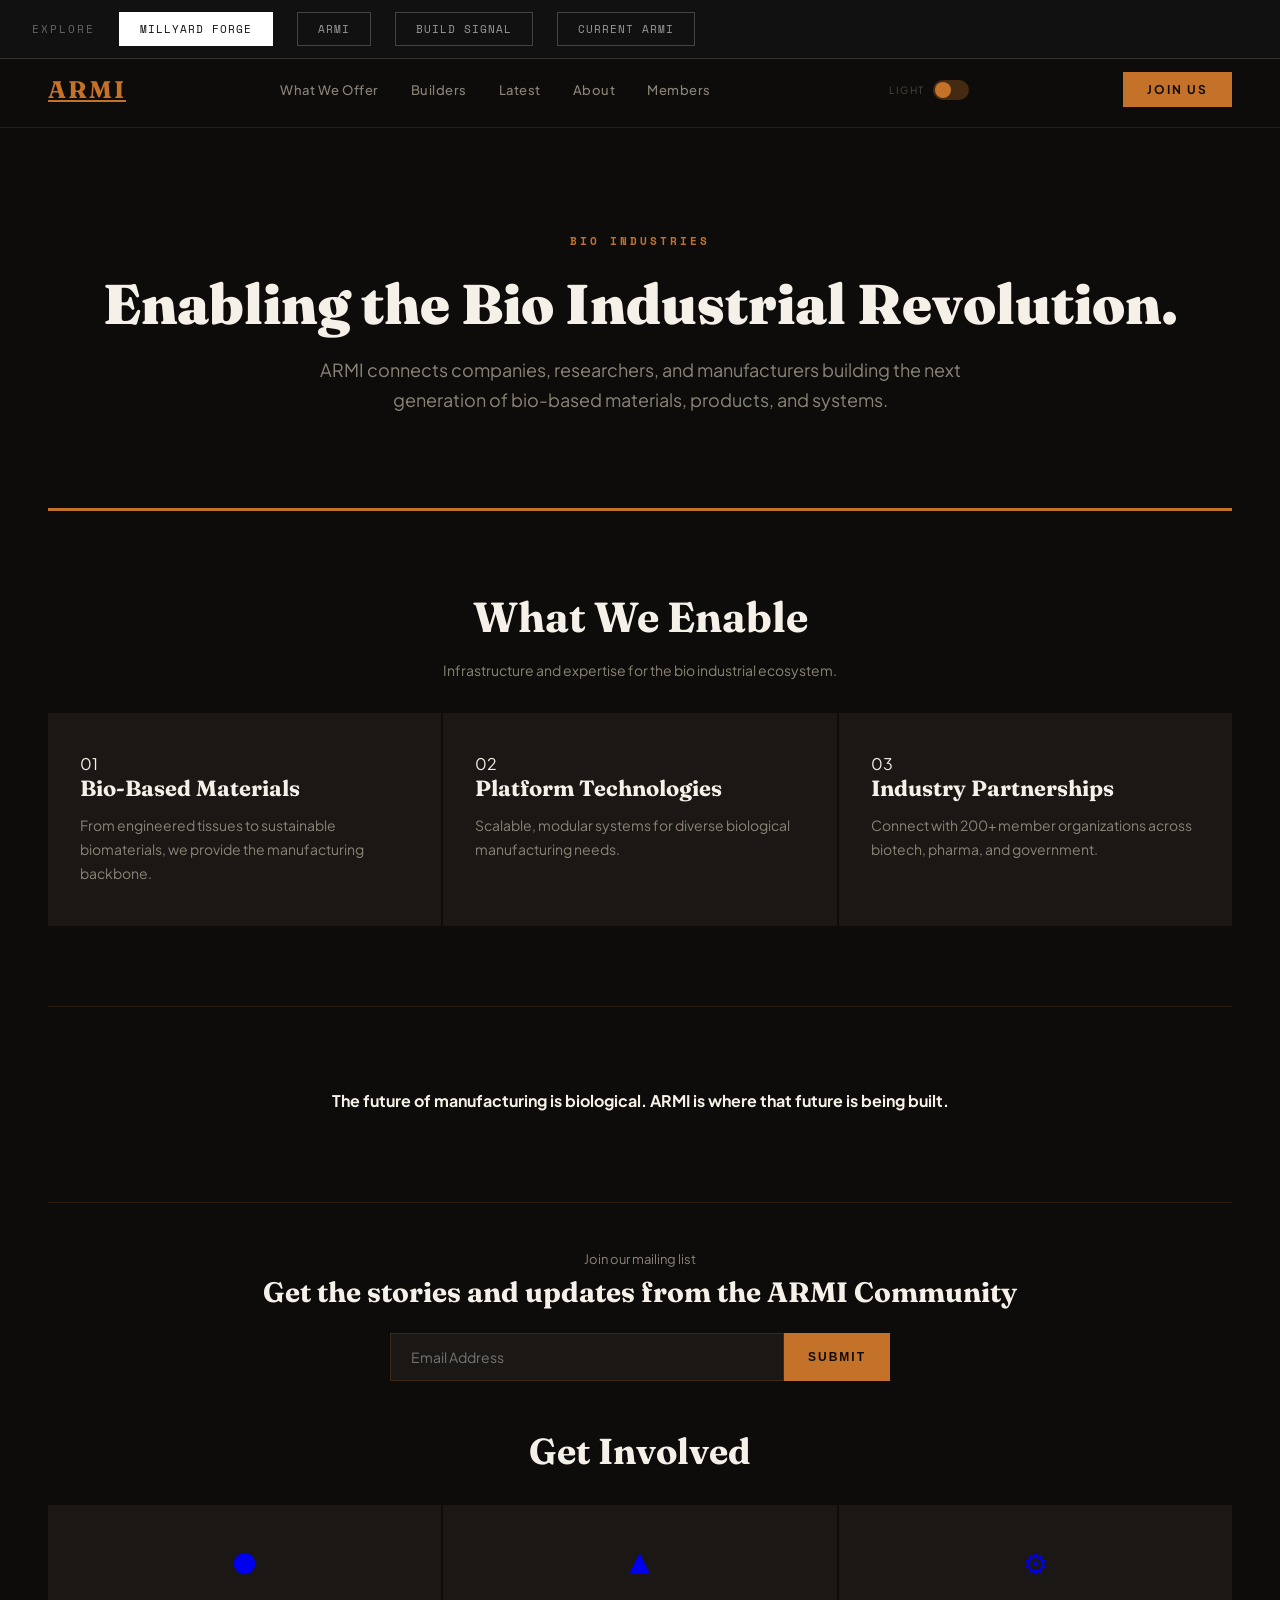
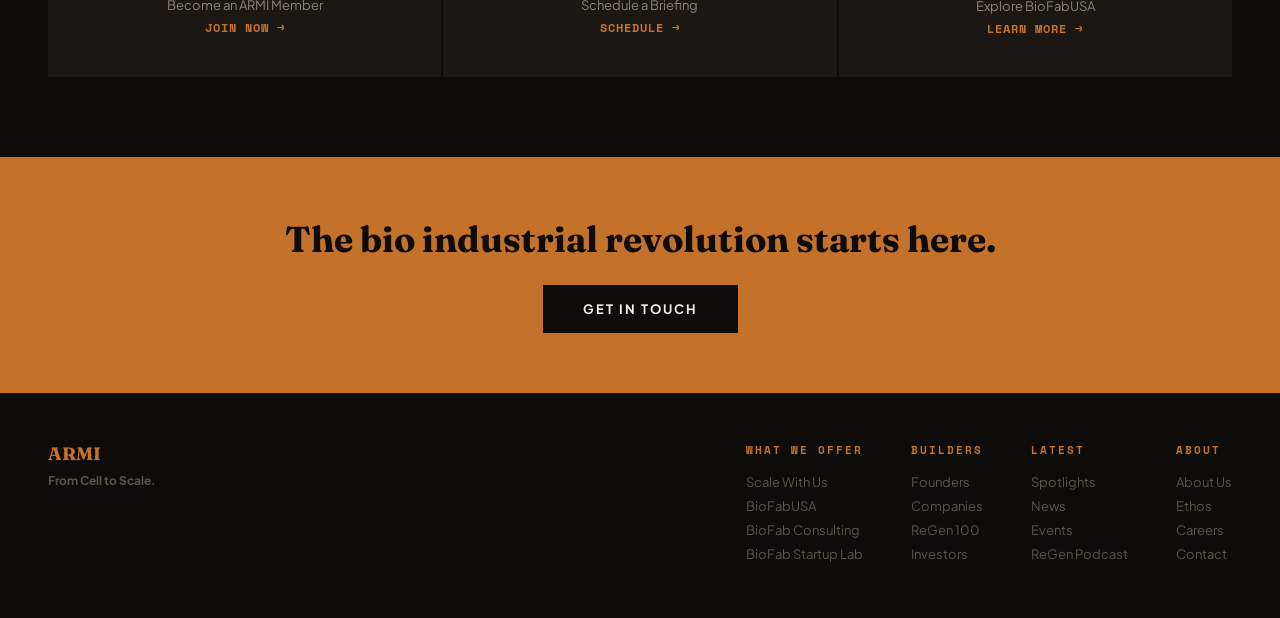
==== commit fbedfd1c: "Add 4th mockup variant "Current ARMI" with armiusa.org brand palette Adds a 4th design option using " ====
--- a/bio-industries.html
+++ b/bio-industries.html
@@ -17,6 +17,7 @@
   <button class="switcher-btn active" onclick="show('forge')">Millyard Forge</button>
   <button class="switcher-btn" onclick="show('armi-mock')">ARMI</button>
   <button class="switcher-btn" onclick="show('signal')">Build Signal</button>
+  <button class="switcher-btn" onclick="show('current-armi')">Current ARMI</button>
 </div>
 
 <!-- ============================================
@@ -360,6 +361,122 @@
   </div>
 </div>
 
+<!-- ============================================
+     MOCKUP 4: CURRENT ARMI
+     ============================================ -->
+<div class="mockup current-armi" id="current-armi">
+  <nav class="ca-nav">
+    <div class="ca-logo">ARMI</div>
+    <div class="ca-nav-links">
+      <div class="nav-dropdown-wrap">
+        <a href="#" class="nav-dropdown-trigger">What We Offer</a>
+        <div class="nav-dropdown">
+          <a href="scale-with-us.html">Scale With Us</a>
+          <div class="dd-divider"></div>
+          <a href="founders.html">Founders</a>
+          <a href="investors.html">Investors</a>
+          <a href="pharma.html">Pharma</a>
+          <a href="government.html">Government</a>
+          <div class="dd-divider"></div>
+          <a href="biofabusa.html">BioFabUSA</a>
+          <a href="biofab-consulting.html">BioFab Consulting</a>
+          <a href="bio-industries.html" class="dd-active">Bio Industries</a>
+          <a href="biofab.html">BioFab</a>
+        </div>
+      </div>
+      <a href="#">Builders</a>
+      <a href="#">Latest</a>
+      <a href="#">About</a>
+      <a href="#">Members</a>
+    </div>
+    <div class="mode-toggle">
+      <span class="mode-toggle-label">Dark</span>
+      <label class="mode-toggle-switch"><input type="checkbox" onchange="toggleMode('current-armi',this.checked)"><div class="mode-toggle-track"></div><div class="mode-toggle-thumb"></div></label>
+    </div>
+    <a href="#" class="ca-join">Join Us</a>
+  </nav>
+
+  <!-- Hero -->
+  <div class="page-hero">
+    <div class="page-label">Bio Industries</div>
+    <h1>Enabling the Bio Industrial Revolution.</h1>
+    <p class="page-sub">ARMI connects companies, researchers, and manufacturers building the next generation of bio-based materials, products, and systems.</p>
+  </div>
+
+  <hr class="ca-rule">
+
+  <!-- What We Enable -->
+  <div class="feat-grid-header">
+    <h2>What We Enable</h2>
+    <p>Infrastructure and expertise for the bio industrial ecosystem.</p>
+  </div>
+  <div class="feat-grid">
+    <div class="feat-item"><div class="ca-si-num">01</div><h4>Bio-Based Materials</h4><p>From engineered tissues to sustainable biomaterials, we provide the manufacturing backbone.</p></div>
+    <div class="feat-item"><div class="ca-si-num">02</div><h4>Platform Technologies</h4><p>Scalable, modular systems for diverse biological manufacturing needs.</p></div>
+    <div class="feat-item"><div class="ca-si-num">03</div><h4>Industry Partnerships</h4><p>Connect with 200+ member organizations across biotech, pharma, and government.</p></div>
+  </div>
+
+  <hr class="ca-rule">
+
+  <!-- Why Section -->
+  <div class="why-section">
+    <p class="why-bold">The future of manufacturing is biological. ARMI is where that future is being built.</p>
+  </div>
+
+  <hr class="ca-rule">
+
+  <!-- Email Signup -->
+  <div class="email-signup">
+    <div class="es-label">Join our mailing list</div>
+    <h3>Get the stories and updates from the ARMI Community</h3>
+    <form onsubmit="return false">
+      <input type="email" placeholder="Email Address">
+      <button type="submit">Submit</button>
+    </form>
+  </div>
+
+  <!-- Action Cards -->
+  <div class="action-cards">
+    <div class="action-cards-header">
+      <h2>Get Involved</h2>
+    </div>
+    <div class="action-grid">
+      <a href="#" class="action-card">
+        <div class="act-icon">&#9679;</div>
+        <p>Become an ARMI Member</p>
+        <strong>Join Now &rarr;</strong>
+      </a>
+      <a href="#" class="action-card">
+        <div class="act-icon">&#9650;</div>
+        <p>Schedule a Briefing</p>
+        <strong>Schedule &rarr;</strong>
+      </a>
+      <a href="#" class="action-card">
+        <div class="act-icon">&#9881;</div>
+        <p>Explore BioFabUSA</p>
+        <strong>Learn More &rarr;</strong>
+      </a>
+    </div>
+  </div>
+
+  <!-- CTA Banner -->
+  <div class="ca-cta-banner">
+    <h3>The bio industrial revolution starts here.</h3>
+    <a href="#">Get In Touch</a>
+  </div>
+
+  <!-- Footer -->
+  <div class="ca-footer">
+    <div class="ca-footer-inner">
+      <div class="ca-footer-brand">ARMI<p>From Cell to Scale.</p></div>
+      <div class="ca-footer-col"><h5>What We Offer</h5><a href="scale-with-us.html">Scale With Us</a><a href="biofabusa.html">BioFabUSA</a><a href="biofab-consulting.html">BioFab Consulting</a><a href="founders.html">BioFab Startup Lab</a></div>
+      <div class="ca-footer-col"><h5>Builders</h5><a href="founders.html">Founders</a><a href="#">Companies</a><a href="#">ReGen 100</a><a href="investors.html">Investors</a></div>
+      <div class="ca-footer-col"><h5>Latest</h5><a href="#">Spotlights</a><a href="#">News</a><a href="#">Events</a><a href="#">ReGen Podcast</a></div>
+      <div class="ca-footer-col"><h5>About</h5><a href="#">About Us</a><a href="#">Ethos</a><a href="#">Careers</a><a href="#">Contact</a></div>
+    </div>
+  </div>
+</div>
+
 <script src="js/main.js"></script>
 </body>
 </html>
--- a/css/styles.css
+++ b/css/styles.css
@@ -16,7 +16,7 @@
 .forge{background:#0E0C0A;color:#F5F0E8;font-family:'Plus Jakarta Sans',sans-serif}
 .forge .f-nav{display:flex;align-items:center;justify-content:space-between;padding:20px 48px;border-bottom:1px solid rgba(196,114,42,0.15)}
 .forge .f-logo{font-family:'Fraunces',Georgia,serif;font-size:24px;font-weight:700;color:#C4722A;letter-spacing:2px}
-.forge .f-nav-links{display:flex;gap:32px}
+.forge .f-nav-links{display:flex;align-items:center;gap:32px}
 .forge .f-nav-links a{color:#8A8478;font-size:13px;font-weight:500;text-decoration:none;letter-spacing:.5px;transition:color .3s}
 .forge .f-nav-links a:hover{color:#F5F0E8}
 .forge .f-join{background:#C4722A;color:#0E0C0A;padding:10px 24px;font-size:12px;font-weight:700;text-transform:uppercase;letter-spacing:2px;text-decoration:none;transition:all .3s}
@@ -79,7 +79,7 @@
 .armi-m{background:#FAFAF7;color:#1A2332;font-family:'Outfit',sans-serif}
 .armi-m .a-nav{display:flex;align-items:center;justify-content:space-between;padding:18px 48px;background:#fff;border-bottom:1px solid #E8E5DF}
 .armi-m .a-logo{font-family:'Clash Display',sans-serif;font-size:22px;font-weight:700;color:#1A2332;letter-spacing:1px}
-.armi-m .a-nav-links{display:flex;gap:28px}
+.armi-m .a-nav-links{display:flex;align-items:center;gap:28px}
 .armi-m .a-nav-links a{color:#7A7A7A;font-size:14px;font-weight:500;text-decoration:none;transition:color .3s}
 .armi-m .a-nav-links a:hover{color:#1A2332}
 .armi-m .a-join{background:#2E5C4F;color:#fff;padding:10px 24px;border-radius:6px;font-size:13px;font-weight:600;text-decoration:none;transition:all .3s}
@@ -235,7 +235,7 @@
 .signal .s-nav{display:flex;align-items:center;justify-content:space-between;padding:16px 48px;background:#FAFAFA;color:#0F0F0F;border-bottom:1px solid #E0E0E0}
 .signal .s-logo{font-family:'General Sans',sans-serif;font-size:20px;font-weight:700;letter-spacing:3px;text-transform:uppercase}
 .signal .s-logo span{color:#D9534F}
-.signal .s-nav-links{display:flex;gap:28px}
+.signal .s-nav-links{display:flex;align-items:center;gap:28px}
 .signal .s-nav-links a{color:#888;font-size:13px;font-weight:500;text-decoration:none;letter-spacing:.5px;transition:color .3s}
 .signal .s-nav-links a:hover{color:#0F0F0F}
 .signal .s-join{border:1px solid #D9534F;color:#D9534F;padding:8px 20px;font-size:12px;font-weight:700;text-transform:uppercase;letter-spacing:2px;text-decoration:none;transition:all .3s}
@@ -407,6 +407,147 @@
 .armi-m .mode-toggle-track{background:rgba(46,92,79,0.3)}
 .armi-m .mode-toggle-thumb{background:#2E5C4F}
 .armi-m .mode-toggle-label{color:#7A7A7A}
+
+/* ========================================
+   MOCKUP 4: CURRENT ARMI
+   armiusa.org Brand Palette
+   ======================================== */
+.current-armi{background:#39206C;color:#fff;font-family:'Plus Jakarta Sans',sans-serif}
+.current-armi .ca-nav{display:flex;align-items:center;justify-content:space-between;padding:20px 48px;border-bottom:1px solid rgba(171,160,195,0.15)}
+.current-armi .ca-logo{font-family:'Plus Jakarta Sans',sans-serif;font-size:24px;font-weight:700;color:#fff;letter-spacing:1px}
+.current-armi .ca-nav-links{display:flex;align-items:center;gap:32px}
+.current-armi .ca-nav-links a{color:#ABA0C3;font-size:13px;font-weight:500;text-decoration:none;letter-spacing:.5px;transition:color .3s}
+.current-armi .ca-nav-links a:hover{color:#fff}
+.current-armi .ca-join{background:#DC143C;color:#fff;padding:10px 24px;font-size:12px;font-weight:700;text-transform:uppercase;letter-spacing:2px;text-decoration:none;transition:all .3s}
+.current-armi .ca-join:hover{background:#E8365A}
+
+.current-armi .ca-hero{padding:120px 48px 80px;max-width:1300px;margin:0 auto;display:grid;grid-template-columns:1fr 1fr;gap:80px;align-items:end;position:relative}
+.current-armi .ca-hero::before{content:'';position:absolute;top:20%;left:60%;width:400px;height:400px;background:radial-gradient(circle,rgba(220,20,60,0.12) 0%,transparent 70%);pointer-events:none}
+.current-armi .ca-hero-left h1{font-family:'Plus Jakarta Sans',sans-serif;font-size:64px;font-weight:800;line-height:1.05;color:#fff;letter-spacing:-1px}
+.current-armi .ca-hero-left h1 em{font-style:italic;color:#DC143C}
+.current-armi .ca-hero-right{border-left:1px solid rgba(171,160,195,0.2);padding-left:48px}
+.current-armi .ca-hero-right p{font-size:18px;line-height:1.7;color:#ABA0C3;margin-bottom:32px}
+.current-armi .ca-hero-right .ca-cta-row{display:flex;gap:16px}
+.current-armi .ca-hero-right .ca-cta-primary{background:#DC143C;color:#fff;padding:14px 32px;font-size:13px;font-weight:700;text-transform:uppercase;letter-spacing:2px;text-decoration:none;display:inline-block;transition:all .3s}
+.current-armi .ca-hero-right .ca-cta-primary:hover{background:#E8365A}
+.current-armi .ca-hero-right .ca-cta-ghost{border:1px solid #fff;color:#fff;padding:14px 32px;font-size:13px;font-weight:700;text-transform:uppercase;letter-spacing:2px;text-decoration:none;display:inline-block;transition:all .3s}
+.current-armi .ca-hero-right .ca-cta-ghost:hover{background:rgba(255,255,255,0.08)}
+
+.current-armi .ca-rule{border:none;border-top:1px solid rgba(171,160,195,0.15);margin:0 48px}
+.current-armi .ca-rule-thick{border:none;border-top:3px solid #DC143C;margin:0 48px}
+
+.current-armi .ca-stats{display:grid;grid-template-columns:repeat(4,1fr);max-width:1300px;margin:0 auto;padding:48px;background:#39206C}
+.current-armi .ca-stat{text-align:center;padding:32px;border-right:1px solid rgba(171,160,195,0.1)}
+.current-armi .ca-stat:last-child{border-right:none}
+.current-armi .ca-stat-num{font-size:56px;font-weight:700;color:#fff;line-height:1}
+.current-armi .ca-stat-num span{color:#DC143C}
+.current-armi .ca-stat-label{font-size:12px;text-transform:uppercase;letter-spacing:3px;color:#ABA0C3;margin-top:12px}
+
+.current-armi .ca-section{max-width:1300px;margin:0 auto;padding:80px 48px}
+.current-armi .ca-section-header{display:flex;justify-content:space-between;align-items:flex-end;margin-bottom:48px}
+.current-armi .ca-section-header h2{font-size:42px;font-weight:700;line-height:1.1}
+.current-armi .ca-section-header p{color:#ABA0C3;font-size:14px;max-width:400px;text-align:right;line-height:1.6}
+
+.current-armi .ca-stack{display:grid;grid-template-columns:repeat(3,1fr);gap:2px}
+.current-armi .ca-stack-item{background:rgba(255,255,255,0.04);padding:40px 32px;position:relative;overflow:hidden;transition:all .4s}
+.current-armi .ca-stack-item:hover{background:rgba(255,255,255,0.08)}
+.current-armi .ca-stack-item::before{content:'';position:absolute;top:0;left:0;right:0;height:0;background:#DC143C;transition:height .4s}
+.current-armi .ca-stack-item:hover::before{height:3px}
+.current-armi .ca-stack-item .ca-si-num{font-size:11px;color:#DC143C;margin-bottom:16px;letter-spacing:2px;text-transform:uppercase}
+.current-armi .ca-stack-item h4{font-size:22px;font-weight:700;margin-bottom:12px}
+.current-armi .ca-stack-item p{color:#ABA0C3;font-size:14px;line-height:1.7}
+
+.current-armi .ca-quote{max-width:1300px;margin:0 auto;padding:80px 48px;text-align:center;background:#39206C}
+.current-armi .ca-quote blockquote{font-size:36px;font-weight:300;font-style:italic;line-height:1.4;color:#fff;max-width:900px;margin:0 auto 24px}
+.current-armi .ca-quote cite{color:#DC143C;font-size:13px;letter-spacing:2px;text-transform:uppercase;font-style:normal;font-weight:600}
+
+.current-armi .ca-cta-banner{background:#DC143C;padding:60px 48px;text-align:center}
+.current-armi .ca-cta-banner h3{font-size:36px;font-weight:700;color:#fff;margin-bottom:24px}
+.current-armi .ca-cta-banner a{background:#39206C;color:#fff;padding:16px 40px;font-size:13px;font-weight:700;text-transform:uppercase;letter-spacing:2px;text-decoration:none;display:inline-block;transition:all .3s}
+.current-armi .ca-cta-banner a:hover{background:#4A2D8A}
+
+.current-armi .ca-footer{padding:48px;background:#303030;display:grid;grid-template-columns:1fr repeat(4,auto);gap:48px;max-width:100%;margin:0 auto}
+.current-armi .ca-footer-inner{max-width:1300px;margin:0 auto;display:grid;grid-template-columns:1fr repeat(4,auto);gap:48px;width:100%}
+.current-armi .ca-footer-brand{font-size:18px;font-weight:700;color:#fff}
+.current-armi .ca-footer-brand p{font-size:12px;color:#ABA0C3;margin-top:8px}
+.current-armi .ca-footer-col h5{font-size:11px;text-transform:uppercase;letter-spacing:2px;color:#DC143C;margin-bottom:16px}
+.current-armi .ca-footer-col a{display:block;color:#ABA0C3;font-size:13px;text-decoration:none;margin-bottom:8px;transition:color .3s}
+.current-armi .ca-footer-col a:hover{color:#fff}
+
+/* === CURRENT ARMI EDITORIAL CARDS === */
+.current-armi .ca-cards{max-width:1300px;margin:0 auto;padding:0 48px 80px}
+.current-armi .ca-cards-label{font-size:10px;text-transform:uppercase;letter-spacing:3px;color:#DC143C;margin-bottom:32px;padding-top:64px}
+.current-armi .cac-wide{display:grid;grid-template-columns:1fr 1fr;min-height:420px;margin-bottom:2px;position:relative;overflow:hidden}
+.current-armi .cac-wide-img{background-size:cover;background-position:center;position:relative}
+.current-armi .cac-wide-img::after{content:'';position:absolute;inset:0;background:linear-gradient(90deg,rgba(57,32,108,0.3),transparent)}
+.current-armi .cac-wide-text{background:rgba(255,255,255,0.04);padding:48px;display:flex;flex-direction:column;justify-content:center;border-left:3px solid #DC143C}
+.current-armi .cac-wide-text .cac-num{font-size:10px;color:#DC143C;letter-spacing:2px;margin-bottom:16px;text-transform:uppercase}
+.current-armi .cac-wide-text h3{font-size:32px;font-weight:700;line-height:1.15;color:#fff;margin-bottom:12px}
+.current-armi .cac-wide-text p{color:#ABA0C3;font-size:14px;line-height:1.7;margin-bottom:20px}
+.current-armi .cac-wide-text a{color:#DC143C;font-size:11px;text-transform:uppercase;letter-spacing:2px;text-decoration:none;transition:all .3s}
+.current-armi .cac-wide-text a:hover{color:#E8365A}
+.current-armi .cac-wide.cac-flip .cac-wide-img{order:2}
+.current-armi .cac-wide.cac-flip .cac-wide-text{order:1;border-left:none;border-right:3px solid #DC143C}
+.current-armi .cac-row3{display:grid;grid-template-columns:repeat(3,1fr);gap:2px;margin-bottom:2px}
+.current-armi .cac-card{position:relative;min-height:380px;background-size:cover;background-position:center;overflow:hidden;transition:all .4s}
+.current-armi .cac-card:hover{opacity:.92}
+.current-armi .cac-card::before{content:'';position:absolute;inset:0;background:linear-gradient(180deg,transparent 30%,rgba(57,32,108,0.85) 100%);z-index:1}
+.current-armi .cac-card-text{position:absolute;bottom:0;left:0;right:0;padding:28px;z-index:2}
+.current-armi .cac-card-text .cac-label{font-size:9px;text-transform:uppercase;letter-spacing:2px;color:#DC143C;margin-bottom:8px}
+.current-armi .cac-card-text h4{font-size:22px;font-weight:700;color:#fff;line-height:1.2;margin-bottom:4px}
+.current-armi .cac-card-text p{color:#ABA0C3;font-size:12px}
+.current-armi .cac-founders{display:grid;grid-template-columns:repeat(3,1fr);gap:2px}
+.current-armi .cac-founder{min-height:380px;position:relative;background-size:cover;background-position:center top;overflow:hidden;transition:all .4s}
+.current-armi .cac-founder:hover{opacity:.9}
+.current-armi .cac-founder::before{content:'';position:absolute;inset:0;background:linear-gradient(180deg,transparent 40%,rgba(57,32,108,0.85) 100%);z-index:1}
+.current-armi .cac-founder-text{position:absolute;bottom:0;left:0;right:0;padding:24px;z-index:2}
+.current-armi .cac-founder-text span{font-size:9px;text-transform:uppercase;letter-spacing:2px;color:#DC143C;display:block;margin-bottom:6px}
+.current-armi .cac-founder-text h4{font-size:20px;font-weight:700;color:#fff;margin-bottom:2px}
+.current-armi .cac-founder-text p{color:#ABA0C3;font-size:12px}
+
+/* Current ARMI toggle colors */
+.current-armi .mode-toggle-track{background:rgba(220,20,60,0.3)}
+.current-armi .mode-toggle-thumb{background:#DC143C}
+.current-armi .mode-toggle-label{color:#ABA0C3}
+
+/* ============================================================
+   LOGO WALL
+   ============================================================ */
+.logo-wall{max-width:1300px;margin:0 auto;padding:60px 48px;text-align:center}
+.logo-wall h2{margin-bottom:40px}
+.logo-grid{display:grid;grid-template-columns:repeat(5,1fr);gap:24px 32px;align-items:center;justify-items:center;margin-bottom:40px}
+.logo-item{display:flex;align-items:center;justify-content:center;padding:16px;opacity:.7;transition:opacity .3s}
+.logo-item:hover{opacity:1}
+.logo-item img{max-width:120px;max-height:48px;width:auto;height:auto;object-fit:contain}
+.logo-wall-cta{display:inline-block;padding:12px 32px;font-size:13px;font-weight:700;text-transform:uppercase;letter-spacing:2px;text-decoration:none;transition:all .3s}
+
+/* Forge logo wall */
+.forge .logo-wall h2{font-family:'Fraunces',Georgia,serif;font-size:32px;font-weight:700;color:#F5F0E8}
+.forge .logo-wall-cta{background:#C4722A;color:#0E0C0A}
+.forge .logo-wall-cta:hover{background:#E08C3A}
+.forge .logo-item img{filter:brightness(0) invert(.7) sepia(.2) saturate(.5)}
+.forge .logo-item:hover img{filter:brightness(0) invert(.9) sepia(.3) saturate(.8)}
+
+/* ARMI logo wall */
+.armi-m .logo-wall h2{font-family:'Clash Display',sans-serif;font-size:32px;font-weight:600;color:#1A2332}
+.armi-m .logo-wall-cta{background:#2E5C4F;color:#fff;border-radius:6px}
+.armi-m .logo-wall-cta:hover{background:#3A7466}
+.armi-m .logo-item img{filter:grayscale(1) opacity(.6)}
+.armi-m .logo-item:hover img{filter:grayscale(0) opacity(1)}
+
+/* Signal logo wall */
+.signal .logo-wall h2{font-family:'General Sans',sans-serif;font-size:28px;font-weight:700;color:#0F0F0F;letter-spacing:-.5px}
+.signal .logo-wall-cta{border:1px solid #D9534F;color:#D9534F}
+.signal .logo-wall-cta:hover{background:#D9534F;color:#fff}
+.signal .logo-item img{filter:grayscale(1) opacity(.5)}
+.signal .logo-item:hover img{filter:grayscale(0) opacity(1)}
+
+/* Current ARMI logo wall */
+.current-armi .logo-wall h2{font-size:32px;font-weight:700;color:#fff}
+.current-armi .logo-wall-cta{background:#DC143C;color:#fff}
+.current-armi .logo-wall-cta:hover{background:#E8365A}
+.current-armi .logo-item img{filter:brightness(0) invert(.6) sepia(.2) saturate(.3)}
+.current-armi .logo-item:hover img{filter:brightness(0) invert(.9) sepia(.1)}
 
 /* ============================================================
    FORGE LIGHT MODE
@@ -434,6 +575,9 @@
 .forge.light-mode .f-quote{background:transparent}
 .forge.light-mode .f-quote blockquote{color:#2D2A26}
 .forge.light-mode .f-cta-banner{background:#C4722A}
+.forge.light-mode .logo-wall h2{color:#2D2A26}
+.forge.light-mode .logo-item img{filter:grayscale(1) opacity(.5)}
+.forge.light-mode .logo-item:hover img{filter:grayscale(0) opacity(1)}
 .forge.light-mode .f-footer{background:#2D2A26;color:#F5F0E8}
 
 /* Forge light mode cards */
@@ -529,6 +673,39 @@
 .armi-m.dark-mode .ac-news p{color:rgba(255,255,255,0.5)}
 .armi-m.dark-mode .ac-news .ac-big-num{color:#4ECDC4}
 .armi-m.dark-mode .ac-pod{background:#0F1923}
+.armi-m.dark-mode .logo-wall h2{color:#fff}
+.armi-m.dark-mode .logo-item img{filter:brightness(0) invert(.6) sepia(.1)}
+.armi-m.dark-mode .logo-item:hover img{filter:brightness(0) invert(.9) sepia(.2)}
+.signal.dark-mode .logo-wall h2{color:#F7F5F2}
+.signal.dark-mode .logo-item img{filter:brightness(0) invert(.5)}
+.signal.dark-mode .logo-item:hover img{filter:brightness(0) invert(.9)}
+.signal.dark-mode .logo-wall-cta{border-color:#D9534F;color:#D9534F}
+
+/* Current ARMI dark mode */
+.current-armi.dark-mode{background:#141827}
+.current-armi.dark-mode .ca-nav{background:rgba(20,24,39,0.95);border-bottom:1px solid rgba(171,160,195,0.08)}
+.current-armi.dark-mode .ca-nav-links a{color:rgba(171,160,195,0.6)}
+.current-armi.dark-mode .ca-nav-links a:hover{color:#fff}
+.current-armi.dark-mode .ca-hero{color:#fff}
+.current-armi.dark-mode .ca-hero::before{background:radial-gradient(circle,rgba(220,20,60,0.08) 0%,transparent 70%)}
+.current-armi.dark-mode .ca-hero-right{border-color:rgba(171,160,195,0.1)}
+.current-armi.dark-mode .ca-hero-right p{color:rgba(171,160,195,0.6)}
+.current-armi.dark-mode .ca-rule{border-color:rgba(171,160,195,0.08)}
+.current-armi.dark-mode .ca-stats{background:#1E1040}
+.current-armi.dark-mode .ca-stat{border-color:rgba(171,160,195,0.08)}
+.current-armi.dark-mode .ca-stat-label{color:rgba(171,160,195,0.5)}
+.current-armi.dark-mode .ca-section-header p{color:rgba(171,160,195,0.5)}
+.current-armi.dark-mode .ca-stack-item{background:#1E1040}
+.current-armi.dark-mode .ca-stack-item:hover{background:#291650}
+.current-armi.dark-mode .ca-stack-item p{color:rgba(171,160,195,0.5)}
+.current-armi.dark-mode .ca-quote{background:#1E1040}
+.current-armi.dark-mode .ca-quote blockquote{color:rgba(255,255,255,0.9)}
+.current-armi.dark-mode .cac-wide-text{background:#1E1040}
+.current-armi.dark-mode .cac-wide-text p{color:rgba(171,160,195,0.5)}
+.current-armi.dark-mode .ca-footer{background:#0F0F0F}
+.current-armi.dark-mode .logo-wall h2{color:rgba(255,255,255,0.9)}
+.current-armi.dark-mode .logo-item img{filter:brightness(0) invert(.4) sepia(.1)}
+.current-armi.dark-mode .logo-item:hover img{filter:brightness(0) invert(.8)}
 
 /* ============================================================
    RESPONSIVE STYLES
@@ -569,9 +746,14 @@
   .forge .f-cta-banner{padding:48px 24px}
   .forge .f-cta-banner h3{font-size:28px}
   .forge .f-footer{padding:32px 24px;grid-template-columns:1fr 1fr;gap:32px}
+  .logo-wall{padding:48px 24px}
 }
 
 @media(max-width:640px){
+  .logo-grid{grid-template-columns:repeat(3,1fr);gap:16px 24px}
+  .logo-item img{max-width:90px;max-height:36px}
+  .logo-wall{padding:40px 16px}
+  .logo-wall h2{font-size:24px !important;margin-bottom:28px}
   .forge .f-nav-links{display:none}
   .forge .f-nav{padding:16px 16px}
   .forge .mode-toggle{margin-left:auto}
@@ -725,9 +907,67 @@
 }
 
 /* ============================================================
+   CURRENT ARMI RESPONSIVE
+   ============================================================ */
+@media(max-width:1024px){
+  .current-armi .ca-nav{padding:16px 24px}
+  .current-armi .ca-nav-links{gap:20px}
+  .current-armi .ca-nav-links a{font-size:12px}
+  .current-armi .ca-hero{padding:80px 24px 60px;grid-template-columns:1fr;gap:40px}
+  .current-armi .ca-hero-left h1{font-size:48px}
+  .current-armi .ca-hero-right{border-left:none;padding-left:0;border-top:1px solid rgba(171,160,195,0.2);padding-top:32px}
+  .current-armi .ca-stats{grid-template-columns:repeat(2,1fr);padding:32px 24px}
+  .current-armi .ca-rule,.current-armi .ca-rule-thick{margin:0 24px}
+  .current-armi .ca-cards{padding:0 24px 60px}
+  .current-armi .cac-wide{grid-template-columns:1fr;min-height:auto}
+  .current-armi .cac-wide-img{min-height:280px}
+  .current-armi .cac-wide.cac-flip .cac-wide-img{order:0}
+  .current-armi .cac-wide.cac-flip .cac-wide-text{order:1;border-right:none;border-left:3px solid #DC143C}
+  .current-armi .cac-row3{grid-template-columns:1fr 1fr;gap:2px}
+  .current-armi .cac-founders{grid-template-columns:1fr 1fr;gap:2px}
+  .current-armi .ca-section{padding:60px 24px}
+  .current-armi .ca-section-header{flex-direction:column;align-items:flex-start;gap:16px}
+  .current-armi .ca-section-header p{text-align:left}
+  .current-armi .ca-stack{grid-template-columns:repeat(2,1fr)}
+  .current-armi .ca-quote{padding:60px 24px}
+  .current-armi .ca-quote blockquote{font-size:28px}
+  .current-armi .ca-cta-banner{padding:48px 24px}
+  .current-armi .ca-cta-banner h3{font-size:28px}
+  .current-armi .ca-footer-inner{grid-template-columns:1fr 1fr;gap:32px}
+}
+
+@media(max-width:640px){
+  .current-armi .ca-nav-links{display:none}
+  .current-armi .ca-nav{padding:16px 16px}
+  .current-armi .mode-toggle{margin-left:auto}
+  .current-armi .ca-hero{padding:60px 16px 40px}
+  .current-armi .ca-hero-left h1{font-size:36px}
+  .current-armi .ca-hero-right p{font-size:16px}
+  .current-armi .ca-hero-right .ca-cta-row{flex-direction:column}
+  .current-armi .ca-hero-right .ca-cta-primary,.current-armi .ca-hero-right .ca-cta-ghost{text-align:center}
+  .current-armi .ca-stats{grid-template-columns:1fr 1fr;padding:24px 16px}
+  .current-armi .ca-stat-num{font-size:40px}
+  .current-armi .ca-rule,.current-armi .ca-rule-thick{margin:0 16px}
+  .current-armi .ca-cards{padding:0 16px 40px}
+  .current-armi .cac-wide-text{padding:28px 20px}
+  .current-armi .cac-wide-text h3{font-size:24px}
+  .current-armi .cac-row3{grid-template-columns:1fr}
+  .current-armi .cac-founders{grid-template-columns:1fr}
+  .current-armi .ca-section{padding:40px 16px}
+  .current-armi .ca-section-header h2{font-size:32px}
+  .current-armi .ca-stack{grid-template-columns:1fr}
+  .current-armi .ca-quote{padding:40px 16px}
+  .current-armi .ca-quote blockquote{font-size:24px}
+  .current-armi .ca-cta-banner{padding:40px 16px}
+  .current-armi .ca-cta-banner h3{font-size:24px}
+  .current-armi .ca-footer{padding:32px 16px}
+  .current-armi .ca-footer-inner{grid-template-columns:1fr;gap:24px}
+}
+
+/* ============================================================
    NAVIGATION DROPDOWN
    ============================================================ */
-.nav-dropdown-wrap{position:relative}
+.nav-dropdown-wrap{position:relative;display:flex;align-items:center}
 .nav-dropdown-trigger{cursor:pointer}
 .nav-dropdown{position:absolute;top:100%;left:50%;transform:translateX(-50%);min-width:220px;padding:12px 0;opacity:0;visibility:hidden;transition:all .2s;z-index:100;margin-top:12px}
 .nav-dropdown.open{opacity:1;visibility:visible}
@@ -763,11 +1003,22 @@
 .signal.dark-mode .nav-dropdown a:hover{color:#fff;background:rgba(217,83,79,0.08)}
 .signal.dark-mode .nav-dropdown .dd-divider{background:#333}
 
+/* Current ARMI dropdown */
+.current-armi .nav-dropdown{background:#1E1040;border:1px solid rgba(171,160,195,0.15)}
+.current-armi .nav-dropdown a{color:#ABA0C3;font-size:12px}
+.current-armi .nav-dropdown a:hover{color:#fff;background:rgba(220,20,60,0.08)}
+.current-armi .nav-dropdown .dd-divider{background:rgba(171,160,195,0.15)}
+.current-armi.dark-mode .nav-dropdown{background:#141827;border-color:rgba(171,160,195,0.08)}
+.current-armi.dark-mode .nav-dropdown a{color:rgba(171,160,195,0.6)}
+.current-armi.dark-mode .nav-dropdown a:hover{color:#fff;background:rgba(220,20,60,0.08)}
+.current-armi.dark-mode .nav-dropdown .dd-divider{background:rgba(171,160,195,0.06)}
+
 /* Active page link in dropdown */
 .nav-dropdown a.dd-active{font-weight:700}
 .forge .nav-dropdown a.dd-active{color:#C4722A}
 .armi-m .nav-dropdown a.dd-active{color:#2E5C4F}
 .signal .nav-dropdown a.dd-active{color:#D9534F}
+.current-armi .nav-dropdown a.dd-active{color:#DC143C}
 
 /* ============================================================
    SUB-PAGE SHARED STYLES
@@ -805,6 +1056,13 @@
 .signal .page-hero .page-cta:hover{background:#E06B68}
 .signal.dark-mode .page-hero h1{color:#fff}
 .signal.dark-mode .page-hero .page-sub{color:#888}
+
+/* Current ARMI page hero */
+.current-armi .page-hero h1{font-size:56px;font-weight:800;line-height:1.1;color:#fff}
+.current-armi .page-hero .page-label{color:#DC143C;font-weight:600;letter-spacing:2px}
+.current-armi .page-hero .page-sub{color:#ABA0C3}
+.current-armi .page-hero .page-cta{background:#DC143C;color:#fff}
+.current-armi .page-hero .page-cta:hover{background:#E8365A}
 
 /* --- Feature Grid (3-col, used across sub-pages) --- */
 .feat-grid{max-width:1300px;margin:0 auto;padding:0 48px 80px;display:grid;grid-template-columns:repeat(3,1fr);gap:2px}
@@ -856,6 +1114,21 @@
 .signal.dark-mode .feat-item h4{color:#F7F5F2}
 .signal.dark-mode .feat-item p{color:#777}
 
+/* Current ARMI feat grid */
+.current-armi .feat-grid-header h2{font-size:42px;font-weight:700;color:#fff}
+.current-armi .feat-grid-header p{color:#ABA0C3;font-size:14px}
+.current-armi .feat-item{background:rgba(255,255,255,0.04);padding:40px 32px;position:relative;overflow:hidden;transition:all .4s}
+.current-armi .feat-item:hover{background:rgba(255,255,255,0.08)}
+.current-armi .feat-item::before{content:'';position:absolute;top:0;left:0;right:0;height:0;background:#DC143C;transition:height .4s}
+.current-armi .feat-item:hover::before{height:3px}
+.current-armi .feat-item h4{font-size:22px;font-weight:700;margin-bottom:12px;color:#fff}
+.current-armi .feat-item p{color:#ABA0C3;font-size:14px;line-height:1.7}
+.current-armi .feat-item .feat-num{color:#DC143C;font-size:10px;letter-spacing:2px;margin-bottom:16px}
+.current-armi.dark-mode .feat-item{background:#1E1040}
+.current-armi.dark-mode .feat-item:hover{background:#291650}
+.current-armi.dark-mode .feat-item p{color:rgba(171,160,195,0.5)}
+.current-armi.dark-mode .feat-grid-header p{color:rgba(171,160,195,0.5)}
+
 /* --- Who We Work With / Audience Grid (2x2) --- */
 .audience-grid{max-width:1300px;margin:0 auto;padding:0 48px 80px;display:grid;grid-template-columns:1fr 1fr;gap:2px}
 .audience-card{padding:48px 32px;text-align:center;transition:all .3s;text-decoration:none;display:block}
@@ -895,6 +1168,15 @@
 .signal.dark-mode .audience-card h4{color:#F7F5F2}
 .signal.dark-mode .audience-card p{color:#777}
 
+/* Current ARMI audience grid */
+.current-armi .audience-card{background:rgba(255,255,255,0.04)}
+.current-armi .audience-card:hover{background:rgba(255,255,255,0.08)}
+.current-armi .audience-card h4{font-size:22px;font-weight:700;color:#fff}
+.current-armi .audience-card p{color:#ABA0C3;font-size:14px}
+.current-armi .audience-card .aud-link{color:#DC143C;font-size:11px;text-transform:uppercase;letter-spacing:2px}
+.current-armi.dark-mode .audience-card{background:#1E1040}
+.current-armi.dark-mode .audience-card:hover{background:#291650}
+
 /* --- Why Section (centered text block) --- */
 .why-section{max-width:900px;margin:0 auto;padding:80px 48px;text-align:center}
 .why-section h2{margin-bottom:24px}
@@ -919,6 +1201,12 @@
 .signal .why-section .why-bold{color:#0F0F0F}
 .signal.dark-mode .why-section h2{color:#F7F5F2}
 .signal.dark-mode .why-section .why-bold{color:#F7F5F2}
+
+/* Current ARMI why section */
+.current-armi .why-section h2{font-size:42px;font-weight:700;color:#fff}
+.current-armi .why-section p{color:#ABA0C3;font-size:16px}
+.current-armi .why-section .why-bold{color:#fff}
+.current-armi.dark-mode .why-section p{color:rgba(171,160,195,0.5)}
 
 /* --- Testimonial Carousel / Quotes --- */
 .testimonials{max-width:1300px;margin:0 auto;padding:0 48px 80px}
@@ -963,6 +1251,13 @@
 .signal.dark-mode .testimonial-item blockquote{color:#F7F5F2}
 .signal.dark-mode .tc-prev,.signal.dark-mode .tc-next{color:#D9534F;border-color:#D9534F}
 
+/* Current ARMI carousel */
+.current-armi .tc-prev,.current-armi .tc-next{color:#DC143C;border-color:#DC143C}
+.current-armi .tc-dot{color:#DC143C}
+.current-armi .testimonial-item blockquote{font-weight:300;font-style:italic;color:#fff}
+.current-armi .testimonial-item cite{color:#DC143C;font-size:13px;letter-spacing:2px;text-transform:uppercase;font-weight:600}
+.current-armi.dark-mode .testimonial-item blockquote{color:rgba(255,255,255,0.9)}
+
 /* --- Company Spotlight Grid --- */
 .spotlight-section{max-width:1300px;margin:0 auto;padding:0 48px 80px}
 .spotlight-section .spot-header{text-align:center;margin-bottom:40px}
@@ -979,6 +1274,14 @@
 .signal .spot-header h2{font-family:'General Sans',sans-serif;font-size:36px;font-weight:700;letter-spacing:-.5px}
 .signal .spot-header p{color:#888;font-size:14px}
 .signal.dark-mode .spot-header h2{color:#F7F5F2}
+
+/* Current ARMI spotlight */
+.current-armi .spot-header h2{font-size:36px;font-weight:700;color:#fff}
+.current-armi .spot-header p{color:#ABA0C3;font-size:14px}
+.current-armi .spot-card{border-radius:0}
+.current-armi .spot-card::before{border-radius:0}
+.current-armi .spot-see-more a{color:#DC143C;font-size:11px;text-transform:uppercase;letter-spacing:2px}
+.current-armi.dark-mode .spot-header h2{color:rgba(255,255,255,0.9)}
 
 .spot-grid{display:grid;grid-template-columns:1fr 1fr;gap:16px}
 .spot-card{position:relative;min-height:340px;background-size:cover;background-position:center;overflow:hidden;border-radius:12px;display:flex;flex-direction:column;justify-content:flex-end;padding:24px;cursor:pointer;transition:all .4s}
@@ -1034,6 +1337,13 @@
 .signal.dark-mode .email-signup .es-label{color:#555}
 .signal.dark-mode .email-signup input{background:#1C1C1C;border-color:#333;color:#F7F5F2}
 
+/* Current ARMI email signup */
+.current-armi .email-signup h3{font-size:28px;font-weight:700;color:#fff}
+.current-armi .email-signup .es-label{color:#ABA0C3}
+.current-armi .email-signup input{background:rgba(255,255,255,0.06);border-color:rgba(171,160,195,0.2);color:#fff}
+.current-armi .email-signup button{background:#DC143C;color:#fff}
+.current-armi.dark-mode .email-signup input{background:#1E1040;border-color:rgba(171,160,195,0.1)}
+
 /* --- Action Cards (bottom of sub-pages) --- */
 .action-cards{max-width:1300px;margin:0 auto;padding:0 48px 80px}
 .action-cards-header{text-align:center;margin-bottom:32px}
@@ -1080,6 +1390,17 @@
 .signal.dark-mode .action-card{background:#1C1C1C;border-color:#333}
 .signal.dark-mode .action-card:hover{border-color:#D9534F}
 .signal.dark-mode .action-card p{color:#777}
+
+/* Current ARMI action cards */
+.current-armi .action-cards-header h2{font-size:36px;font-weight:700;color:#fff}
+.current-armi .action-cards-header p{color:#ABA0C3;font-size:14px}
+.current-armi .action-card{background:rgba(255,255,255,0.04)}
+.current-armi .action-card:hover{background:rgba(255,255,255,0.08)}
+.current-armi .action-card p{color:#ABA0C3}
+.current-armi .action-card strong{color:#DC143C;font-size:12px;text-transform:uppercase;letter-spacing:1px}
+.current-armi.dark-mode .action-card{background:#1E1040}
+.current-armi.dark-mode .action-card:hover{background:#291650}
+.current-armi.dark-mode .action-card p{color:rgba(171,160,195,0.5)}
 
 /* --- Promo Banner Card (BioFab Startup Lab, Summit, etc.) --- */
 .promo-banner{max-width:1300px;margin:0 auto;padding:0 48px 40px}
@@ -1108,6 +1429,13 @@
 .signal .promo-banner-inner h3{font-family:'General Sans',sans-serif;letter-spacing:-.5px}
 .signal.dark-mode .promo-banner-inner{border-color:#333}
 
+/* Current ARMI promo banner */
+.current-armi .promo-banner-inner{border-radius:0}
+.current-armi .promo-banner-inner::before{border-radius:0}
+.current-armi .promo-banner-inner .pb-tag{color:#DC143C}
+.current-armi .promo-banner-inner .pb-action{color:#DC143C}
+.current-armi .promo-banner-inner h3{font-weight:700}
+
 /* --- Process Steps (3-col, for Founders "How it works") --- */
 .process-steps{max-width:1300px;margin:0 auto;padding:0 48px 80px}
 .process-steps-header{text-align:center;margin-bottom:32px}
@@ -1149,6 +1477,15 @@
 .signal.dark-mode .step-item h4{color:#D9534F}
 .signal.dark-mode .step-item p{color:#777}
 
+/* Current ARMI process steps */
+.current-armi .process-steps-header h2{font-size:36px;font-weight:700;color:#fff}
+.current-armi .process-steps-header p{color:#ABA0C3;font-size:14px}
+.current-armi .step-item{background:rgba(255,255,255,0.04)}
+.current-armi .step-item h4{font-size:20px;font-weight:700;color:#DC143C}
+.current-armi .step-item p{color:#ABA0C3;font-size:14px}
+.current-armi.dark-mode .step-item{background:#1E1040}
+.current-armi.dark-mode .step-item p{color:rgba(171,160,195,0.5)}
+
 /* --- Closing Line --- */
 .closing-line{text-align:center;padding:40px 48px;font-size:16px;line-height:1.6}
 .forge .closing-line{color:#8A8478}
@@ -1157,6 +1494,10 @@
 .armi-m.dark-mode .closing-line{color:rgba(255,255,255,0.4)}
 .signal .closing-line{color:#888}
 .signal.dark-mode .closing-line{color:#555}
+
+/* Current ARMI closing line */
+.current-armi .closing-line{color:#ABA0C3}
+.current-armi.dark-mode .closing-line{color:rgba(171,160,195,0.4)}
 
 /* ============================================================
    SUB-PAGE RESPONSIVE
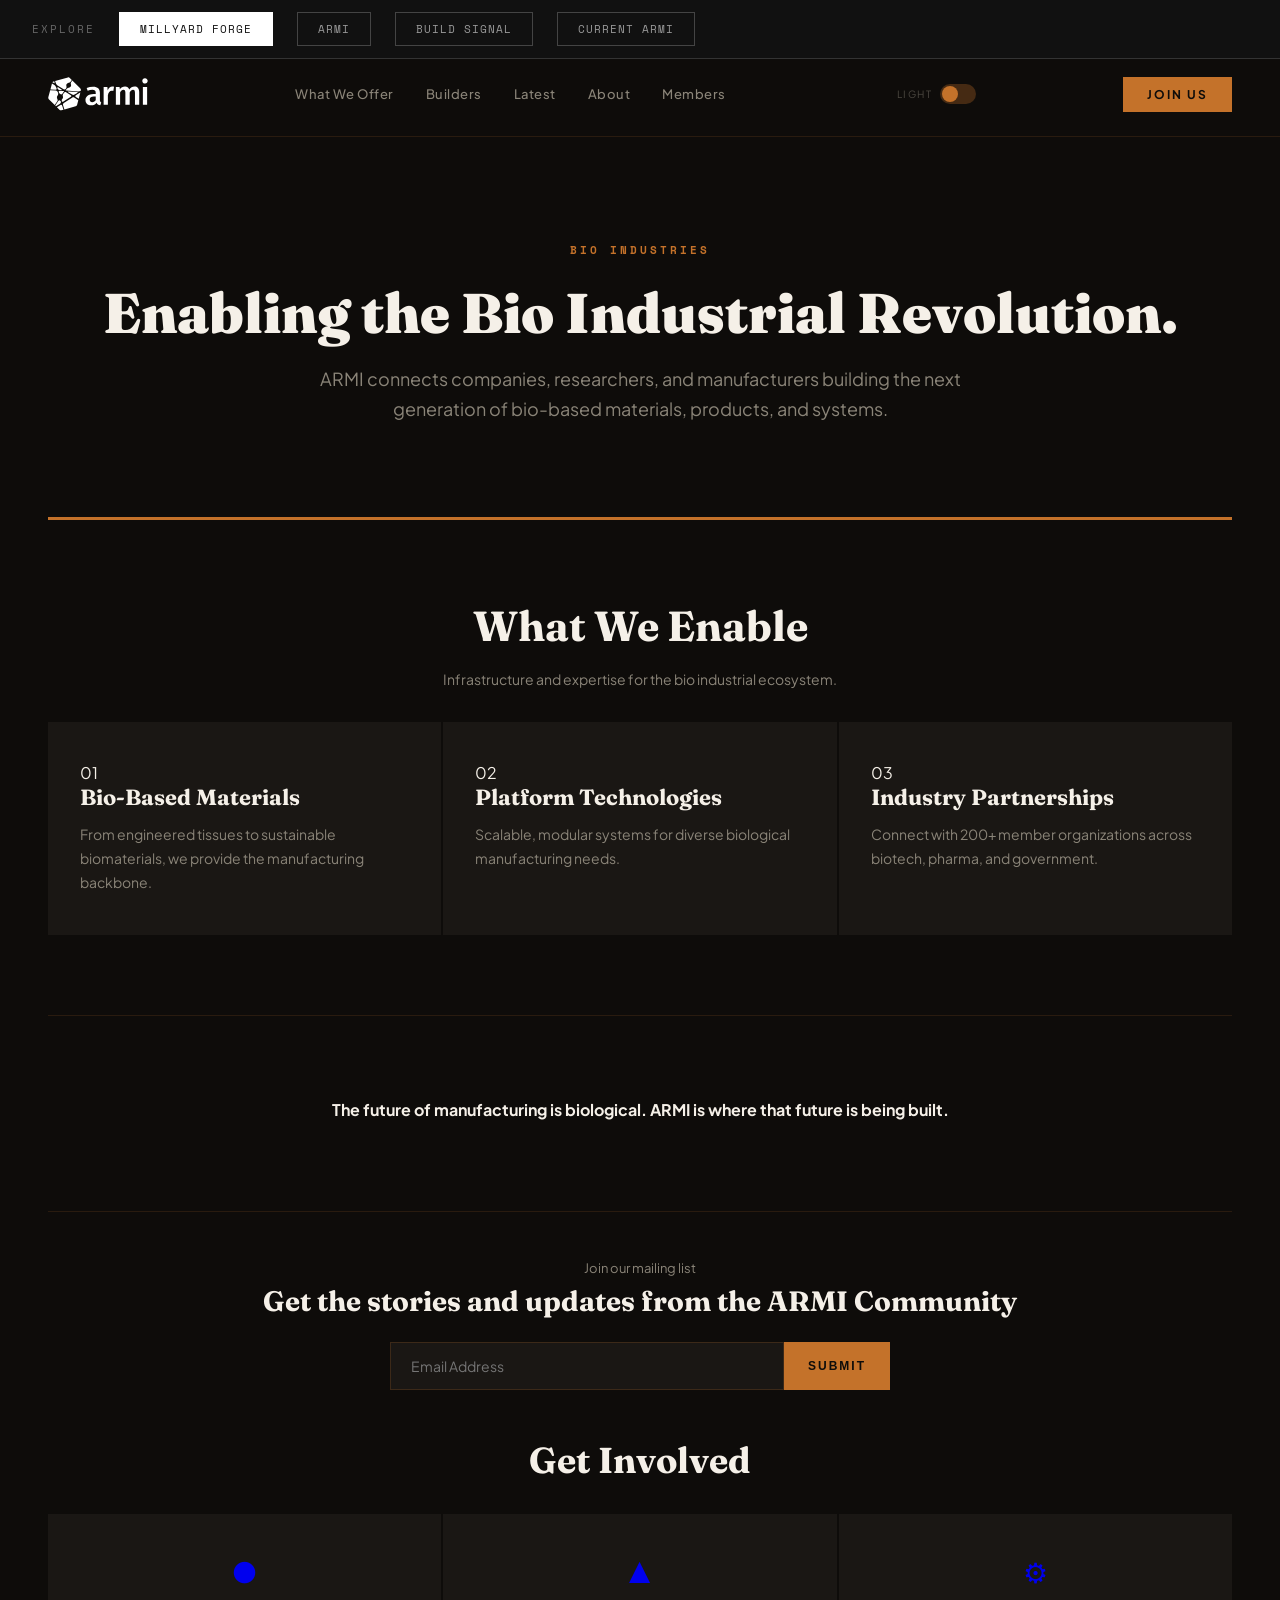
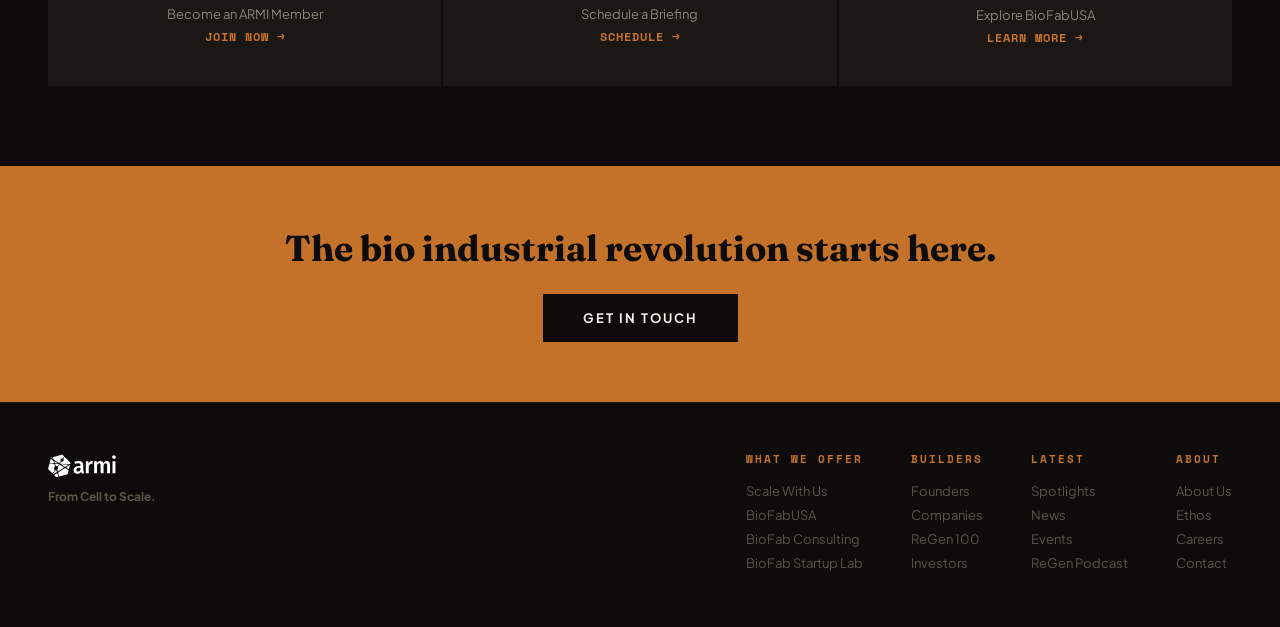
==== commit 77b184f0: "Replace text logos with ARMI SVG across all nav and footer elements - Add armi-logo.svg brand asset " ====
--- a/bio-industries.html
+++ b/bio-industries.html
@@ -25,7 +25,7 @@
      ============================================ -->
 <div class="mockup forge active" id="forge">
   <nav class="f-nav">
-    <a href="index.html" class="f-logo">ARMI</a>
+    <a href="index.html" class="f-logo"><img src="img/armi-logo.svg" alt="ARMI"></a>
     <div class="f-nav-links">
       <div class="nav-dropdown-wrap">
         <a href="#" class="nav-dropdown-trigger">What We Offer</a>
@@ -126,7 +126,7 @@
 
   <!-- Footer -->
   <div class="f-footer">
-    <div class="f-footer-brand">ARMI<p>From Cell to Scale.</p></div>
+    <div class="f-footer-brand"><img src="img/armi-logo.svg" alt="ARMI"><p>From Cell to Scale.</p></div>
     <div class="f-footer-col"><h5>What We Offer</h5><a href="scale-with-us.html">Scale With Us</a><a href="biofabusa.html">BioFabUSA</a><a href="biofab-consulting.html">BioFab Consulting</a><a href="founders.html">BioFab Startup Lab</a></div>
     <div class="f-footer-col"><h5>Builders</h5><a href="founders.html">Founders</a><a href="#">Companies</a><a href="#">ReGen 100</a><a href="investors.html">Investors</a></div>
     <div class="f-footer-col"><h5>Latest</h5><a href="#">Spotlights</a><a href="#">News</a><a href="#">Events</a><a href="#">ReGen Podcast</a></div>
@@ -139,7 +139,7 @@
      ============================================ -->
 <div class="mockup armi-m" id="armi-mock">
   <nav class="a-nav">
-    <a href="index.html" class="a-logo">ARMI</a>
+    <a href="index.html" class="a-logo"><img src="img/armi-logo.svg" alt="ARMI"></a>
     <div class="a-nav-links">
       <div class="nav-dropdown-wrap">
         <a href="#" class="nav-dropdown-trigger">What We Offer</a>
@@ -240,7 +240,7 @@
   <!-- Footer -->
   <div class="a-footer">
     <div class="a-footer-inner">
-      <div class="a-footer-brand"><div class="a-f-logo">ARMI</div><div class="a-f-tag">From Cell to Scale.</div></div>
+      <div class="a-footer-brand"><div class="a-f-logo"><img src="img/armi-logo.svg" alt="ARMI"></div><div class="a-f-tag">From Cell to Scale.</div></div>
       <div><h5>What We Offer</h5><a href="scale-with-us.html">Scale With Us</a><a href="biofabusa.html">BioFabUSA</a><a href="biofab-consulting.html">BioFab Consulting</a><a href="founders.html">BioFab Startup Lab</a></div>
       <div><h5>Builders</h5><a href="founders.html">Founders</a><a href="#">Companies</a><a href="#">ReGen 100</a><a href="investors.html">Investors</a></div>
       <div><h5>Latest</h5><a href="#">Spotlights</a><a href="#">News</a><a href="#">Events</a><a href="#">ReGen Podcast</a></div>
@@ -255,7 +255,7 @@
      ============================================ -->
 <div class="mockup signal" id="signal">
   <nav class="s-nav">
-    <a href="index.html" class="s-logo">ARM<span>I</span></a>
+    <a href="index.html" class="s-logo"><img src="img/armi-logo.svg" alt="ARMI"></a>
     <div class="s-nav-links">
       <div class="nav-dropdown-wrap">
         <a href="#" class="nav-dropdown-trigger">What We Offer</a>
@@ -352,7 +352,7 @@
   <!-- Footer -->
   <div class="s-footer">
     <div class="s-footer-inner">
-      <div class="s-footer-brand">ARM<span>I</span><p>From Cell to Scale. Manchester, NH.</p></div>
+      <div class="s-footer-brand"><img src="img/armi-logo.svg" alt="ARMI"><p>From Cell to Scale. Manchester, NH.</p></div>
       <div><h5>What We Offer</h5><a href="scale-with-us.html">Scale With Us</a><a href="biofabusa.html">BioFabUSA</a><a href="biofab-consulting.html">BioFab Consulting</a><a href="founders.html">BioFab Startup Lab</a></div>
       <div><h5>Builders</h5><a href="founders.html">Founders</a><a href="#">Companies</a><a href="#">ReGen 100</a><a href="investors.html">Investors</a></div>
       <div><h5>Latest</h5><a href="#">Spotlights</a><a href="#">News</a><a href="#">Events</a><a href="#">ReGen Podcast</a></div>
@@ -366,7 +366,7 @@
      ============================================ -->
 <div class="mockup current-armi" id="current-armi">
   <nav class="ca-nav">
-    <div class="ca-logo">ARMI</div>
+    <a href="index.html" class="ca-logo"><img src="img/armi-logo.svg" alt="ARMI"></a>
     <div class="ca-nav-links">
       <div class="nav-dropdown-wrap">
         <a href="#" class="nav-dropdown-trigger">What We Offer</a>
@@ -468,7 +468,7 @@
   <!-- Footer -->
   <div class="ca-footer">
     <div class="ca-footer-inner">
-      <div class="ca-footer-brand">ARMI<p>From Cell to Scale.</p></div>
+      <div class="ca-footer-brand"><img src="img/armi-logo.svg" alt="ARMI"><p>From Cell to Scale.</p></div>
       <div class="ca-footer-col"><h5>What We Offer</h5><a href="scale-with-us.html">Scale With Us</a><a href="biofabusa.html">BioFabUSA</a><a href="biofab-consulting.html">BioFab Consulting</a><a href="founders.html">BioFab Startup Lab</a></div>
       <div class="ca-footer-col"><h5>Builders</h5><a href="founders.html">Founders</a><a href="#">Companies</a><a href="#">ReGen 100</a><a href="investors.html">Investors</a></div>
       <div class="ca-footer-col"><h5>Latest</h5><a href="#">Spotlights</a><a href="#">News</a><a href="#">Events</a><a href="#">ReGen Podcast</a></div>
--- a/css/styles.css
+++ b/css/styles.css
@@ -8,6 +8,14 @@
 .switcher-btn.active{background:#fff;color:#111;border-color:#fff}
 .mockup{display:none;padding-top:52px}
 .mockup.active{display:block}
+
+/* Logo SVG sizing & color handling */
+.f-logo img,.a-logo img,.s-logo img,.ca-logo img{height:44px;width:auto;display:block}
+.armi-m .a-logo img,.signal .s-logo img{filter:brightness(0)}
+.forge.light-mode .f-logo img{filter:brightness(0)}
+.armi-m.dark-mode .a-logo img,.signal.dark-mode .s-logo img{filter:none}
+/* Footer logo sizing */
+.f-footer-brand img,.a-f-logo img,.s-footer-brand img,.ca-footer-brand img{height:30px;width:auto;display:block;margin-bottom:4px}
 
 /* ========================================
    MOCKUP 1: MILLYARD FORGE
@@ -414,7 +422,7 @@
    ======================================== */
 .current-armi{background:#39206C;color:#fff;font-family:'Plus Jakarta Sans',sans-serif}
 .current-armi .ca-nav{display:flex;align-items:center;justify-content:space-between;padding:20px 48px;border-bottom:1px solid rgba(171,160,195,0.15)}
-.current-armi .ca-logo{font-family:'Plus Jakarta Sans',sans-serif;font-size:24px;font-weight:700;color:#fff;letter-spacing:1px}
+.current-armi .ca-logo{font-family:'Plus Jakarta Sans',sans-serif;font-size:24px;font-weight:700;color:#fff;letter-spacing:1px;text-decoration:none}
 .current-armi .ca-nav-links{display:flex;align-items:center;gap:32px}
 .current-armi .ca-nav-links a{color:#ABA0C3;font-size:13px;font-weight:500;text-decoration:none;letter-spacing:.5px;transition:color .3s}
 .current-armi .ca-nav-links a:hover{color:#fff}
